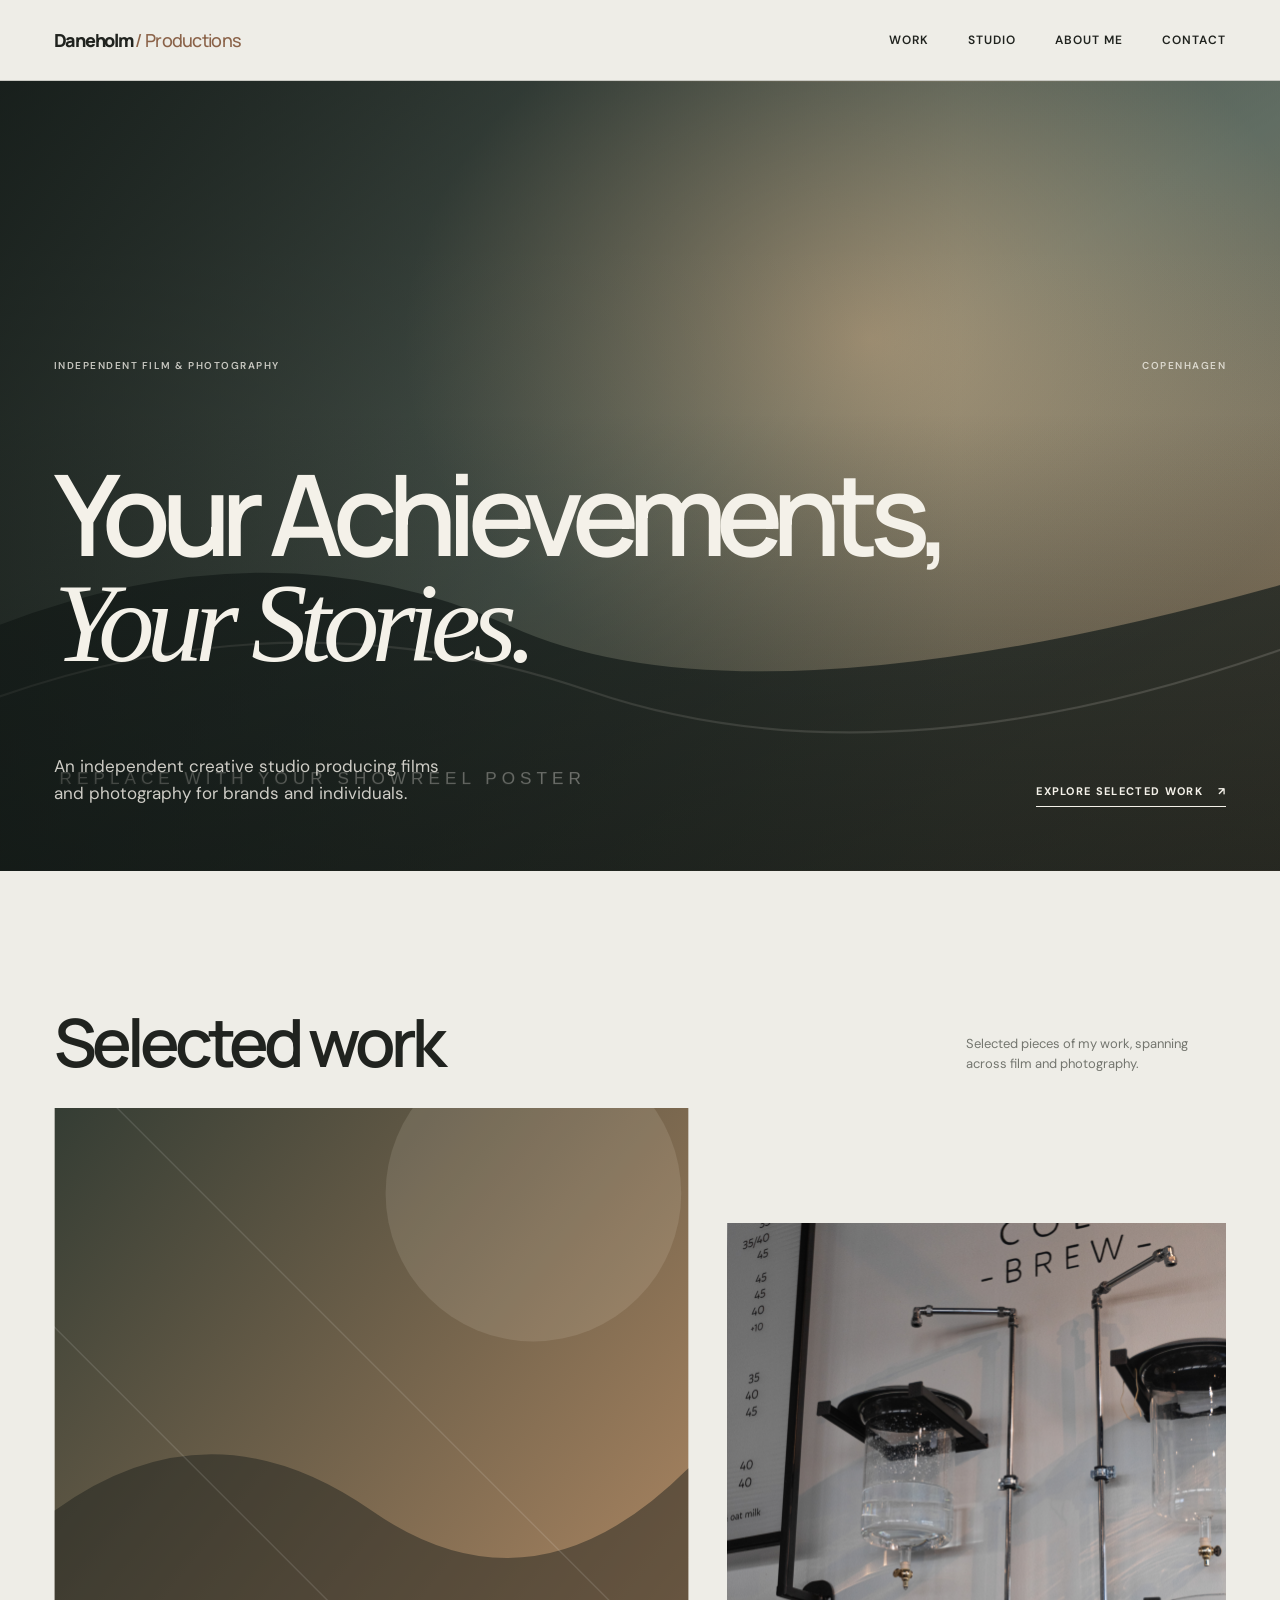
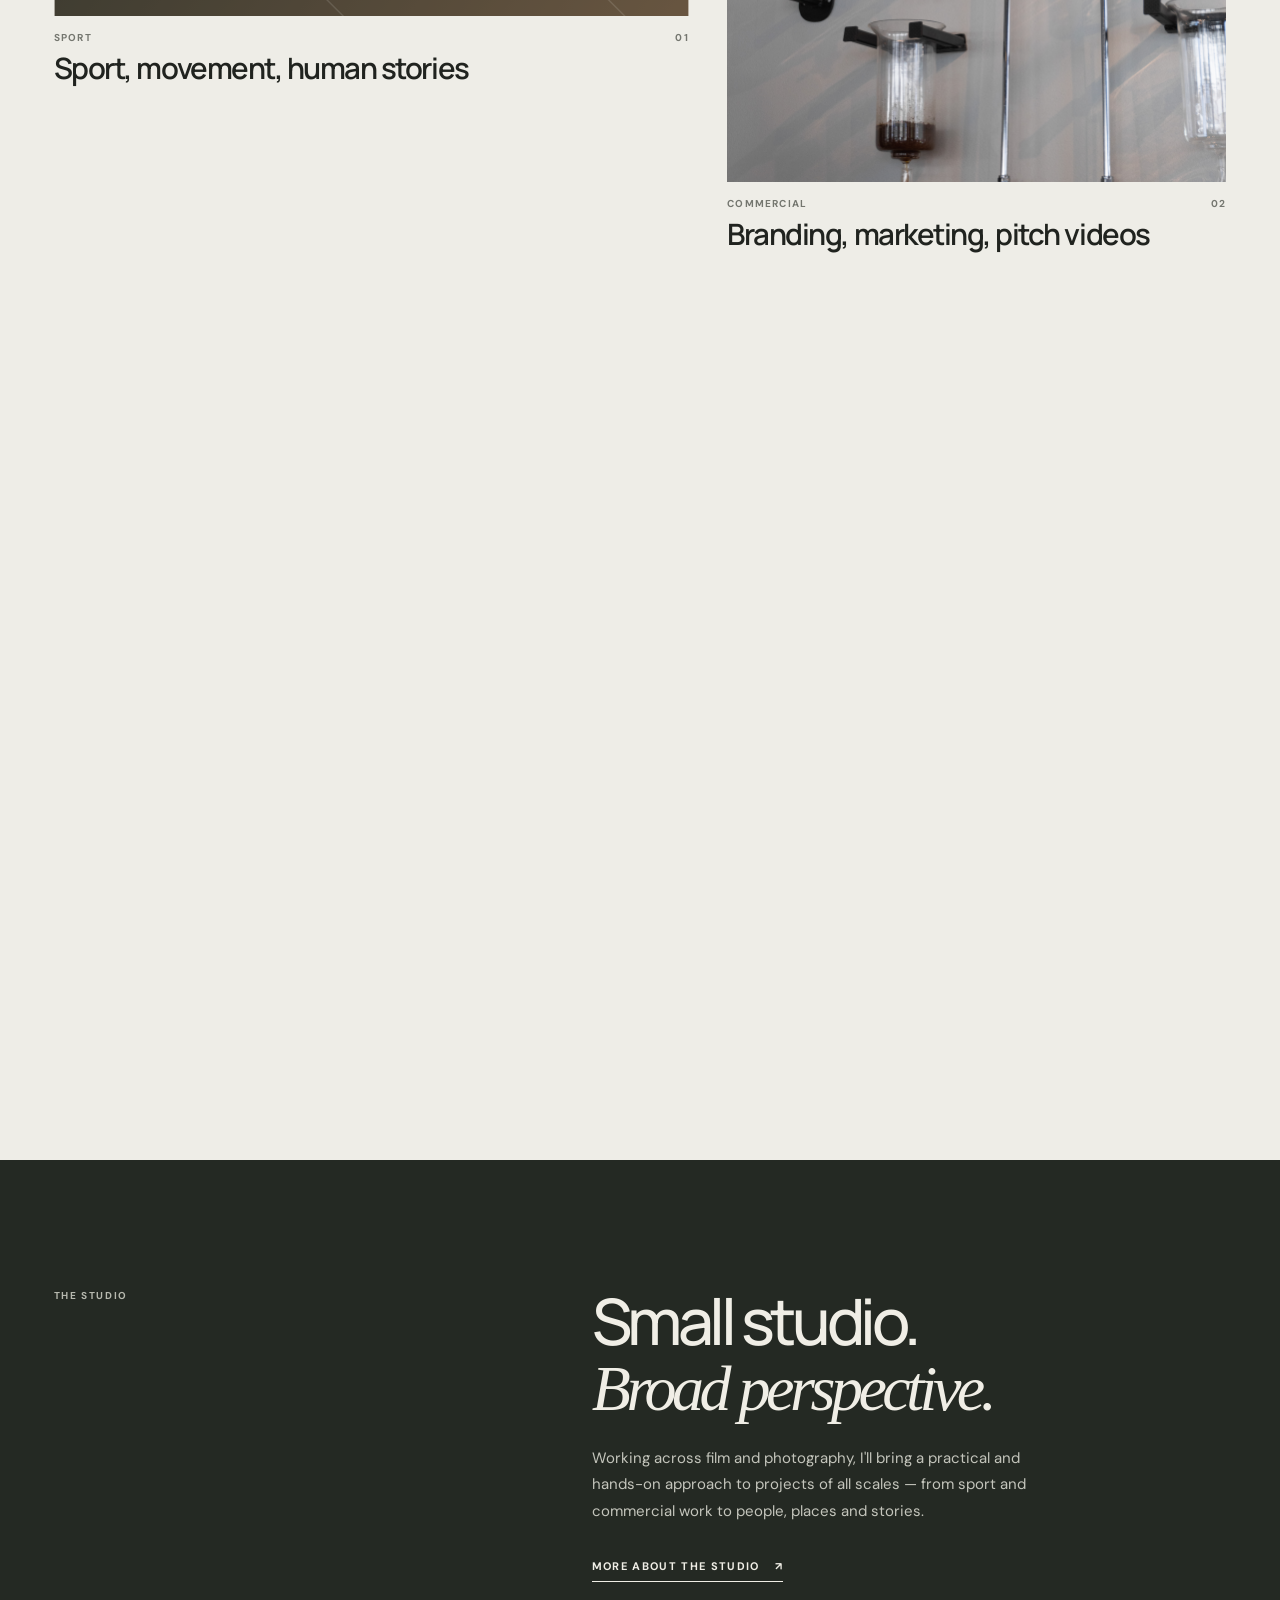
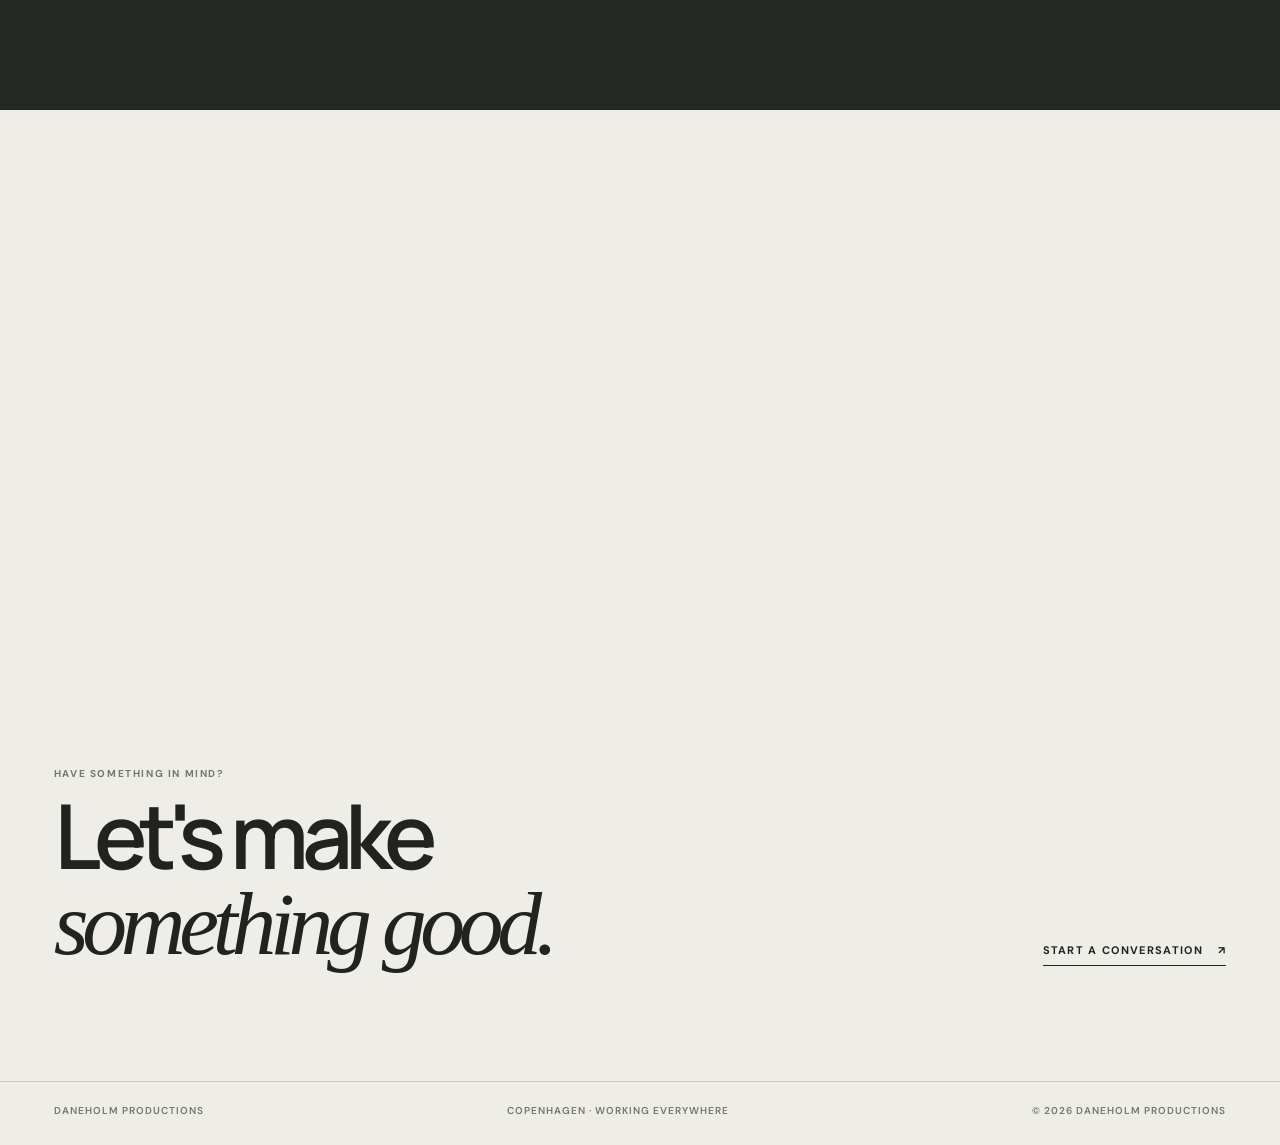
==== docs/index.html @ f16d4914 "Removed videos" ====
<!doctype html>
<html lang="en">

<head>
    <meta charset="utf-8">
    <meta name="viewport" content="width=device-width,initial-scale=1">
    <meta name="description"
        content="An independent creative studio producing films and photography for brands, people and stories.">
    <meta name="theme-color" content="#eeede7">
    <title>Daneholm Productions</title>
    <link rel="preconnect" href="https://fonts.googleapis.com">
    <link rel="preconnect" href="https://fonts.gstatic.com" crossorigin>
    <link href="assets/css/styles.css" rel="stylesheet">
    <script defer src="assets/js/main.js"></script>
</head>

<body>
    <div class="site-shell">
        <header class="site-header"><a class="wordmark" href="./" aria-label="Daneholm Productions home">Daneholm
                <span>/
                    Productions</span></a><button class="menu-toggle" type="button" aria-expanded="false"
                aria-controls="site-nav">Menu</button>
            <nav class="nav" id="site-nav" aria-label="Main navigation">
                <a href="work/">Work</a>
                <a href="studio/">Studio</a>
                <a href="about/">About Me</a>
                <a href="contact/">Contact</a>
            </nav>
        </header>
        <main>
            <section class="hero">
                <div class="hero-media" aria-hidden="true"><video autoplay muted loop playsinline
                        poster="assets/images/hero-poster.svg">
                        <source src="assets/video/showreel.mp4" type="video/mp4">
                    </video></div>
                <div class="hero-content">
                    <div class="hero-kicker"><span>Independent film & photography</span><span>Copenhagen</span></div>
                    <h1>Your Achievements,<br><em>Your Stories.</em></h1>
                    <div class="hero-bottom">
                        <p class="hero-intro">An independent creative studio producing films and photography for brands
                            and individuals.</p><a class="text-link" href="work/">Explore selected work
                            <span aria-hidden="true">↗</span></a>
                    </div>
                </div>
            </section>
            <section class="section">
                <div class="section-head reveal">
                    <div>
                        <h2>Selected work</h2>
                    </div>
                    <p class="section-note">Selected pieces of my work, spanning across film and photography.</p>
                </div>
                <div class="project-grid">
                    <article class="project-card reveal"><a href="work/">
                            <div class="project-image"><img src="assets/images/work-sport.svg"
                                    alt="Placeholder artwork for a sport film project"></div>
                            <div class="project-meta"><span>Sport</span><span>01</span></div>
                            <h3 class="project-title">Sport, movement, human stories</h3>
                        </a></article>
                    <article class="project-card reveal"><a href="work/">
                            <div class="project-image"><img src="assets/images/Interior juni-6.jpg"
                                    alt="Placeholder artwork for a brand film project"></div>
                            <div class="project-meta"><span>Commercial</span><span>02</span></div>
                            <h3 class="project-title">Branding, marketing, pitch videos</h3>
                        </a></article>
                    <article class="project-card reveal"><a href="work/">
                            <div class="project-image"><img src="assets/images/Marmorkirken print.jpg"
                                    alt="Placeholder artwork for photography"></div>
                            <div class="project-meta"><span>Photography / Prints</span><span>03</span></div>
                            <h3 class="project-title">SoMe, personal</h3>
                        </a></article>
                    <article class="project-card reveal"><a href="work/">
                            <div class="project-image"><img src="assets/images/work-place.svg"
                                    alt="Placeholder artwork for a documentary project"></div>
                            <div class="project-meta"><span>Film / Story</span><span>04</span></div>
                            <h3 class="project-title">A sense of place</h3>
                        </a></article>
                </div>
            </section>
            <section class="section studio-band">
                <div>
                    <p class="eyebrow">The studio</p>
                </div>
                <div>
                    <h2>Small studio.<br><em>Broad perspective.</em></h2>
                    <p class="studio-copy">Working across film and photography, I'll bring a practical and hands-on
                        approach to projects of all scales — from sport and commercial work to people, places and
                        stories.</p><a class="text-link" href="studio/">More about the studio <span
                            aria-hidden="true">↗</span></a>
                </div>
            </section>
            <section class="section">
                <div class="section-head reveal">
                    <div>
                        <p class="eyebrow">What</p>
                        <h2>One point of view.<br>Different formats.</h2>
                    </div>
                    <p class="section-note"></p>
                </div>
                <div class="services-row reveal">
                    <div class="service"><strong>Film</strong><span>Brand films, campaign content, short-form and
                            story-led films.</span></div>
                    <div class="service"><strong>Photography</strong><span>Campaigns, sport, interior, and prints.</span></div>
                    <div class="service"><strong>Creative production</strong><span>Concept development, visual direction
                            and production from idea to delivery.</span></div>
                </div>
            </section>
            <section class="cta">
                <div>
                    <p class="eyebrow">Have something in mind?</p>
                    <h2>Let's make<br><em>something good.</em></h2>
                </div><a class="text-link" href="contact/">Start a conversation <span aria-hidden="true">↗</span></a>
            </section>
        </main>
        <footer class="site-footer"><span>Daneholm Productions</span><span>COPENHAGEN · WORKING
                EVERYWHERE</span><span>© 2026 Daneholm Productions</span></footer>
    </div>
</body>

</html>
---- docs/assets/css/styles.css ----
@import url('https://fonts.googleapis.com/css2?family=DM+Sans:wght@400;500;600;700&family=Manrope:wght@400;500;600;700;800&display=swap');
:root{--paper:#eeede7;--paper-deep:#e5e3dc;--ink:#20231f;--muted:#74766f;--line:rgba(32,35,31,.18);--accent:#8a6248;--dark:#242923;--dark-muted:#c4c5bc;--sans:"DM Sans",Arial,sans-serif;--display:"Manrope",Arial,sans-serif;--page-pad:clamp(20px,4.2vw,72px);--max:1600px}
*{box-sizing:border-box}html{scroll-behavior:smooth}body{margin:0;background:var(--paper);color:var(--ink);font-family:var(--sans);-webkit-font-smoothing:antialiased}a{color:inherit;text-decoration:none}img,video{display:block;max-width:100%}.site-shell{max-width:var(--max);margin:0 auto;overflow:clip}
.site-header{position:relative;z-index:10;display:flex;align-items:center;justify-content:space-between;padding:25px var(--page-pad);border-bottom:1px solid var(--line)}.wordmark{font:800 18px/1 var(--display);letter-spacing:-.07em;white-space:nowrap}.wordmark span{color:var(--accent);font-weight:500;letter-spacing:-.04em}.nav{display:flex;align-items:center;gap:clamp(18px,3vw,46px);font-size:12px;font-weight:600;letter-spacing:.09em;text-transform:uppercase}.nav a{position:relative;padding:7px 0}.nav a:after{position:absolute;content:"";left:0;bottom:0;width:100%;height:1px;background:currentColor;transform:scaleX(0);transform-origin:right;transition:transform .3s ease}.nav a:hover:after,.nav a[aria-current=page]:after{transform:scaleX(1);transform-origin:left}.menu-toggle{display:none;border:0;background:none;color:var(--ink);font-size:12px;letter-spacing:.1em;text-transform:uppercase;cursor:pointer}
.eyebrow{margin:0;color:var(--muted);font-size:10px;font-weight:700;letter-spacing:.16em;line-height:1.5;text-transform:uppercase}.hero{position:relative;min-height:min(790px,76vw);display:flex;align-items:end;isolation:isolate;background:#3b453e;color:#f4f1e9}.hero-media,.hero-media:after{position:absolute;inset:0;width:100%;height:100%}.hero-media{z-index:-2;overflow:hidden;background:#3b453e url("../images/hero-poster.svg") center/cover no-repeat}.hero-media video{width:100%;height:100%;object-fit:cover;opacity:.9}.hero-media:after{content:"";z-index:1;background:linear-gradient(90deg,rgba(15,21,18,.65),rgba(15,21,18,.08) 75%),linear-gradient(0deg,rgba(15,21,18,.5),transparent 58%)}
.hero-content{width:100%;padding:clamp(44px,7vw,110px) var(--page-pad) clamp(38px,5vw,72px)}.hero-kicker{display:flex;justify-content:space-between;gap:20px;margin-bottom:clamp(36px,7vw,100px);color:rgba(244,241,233,.78);font-size:10px;font-weight:600;letter-spacing:.15em;text-transform:uppercase}.hero h1{max-width:980px;margin:0;font:600 clamp(52px,8.8vw,136px)/.93 var(--display);letter-spacing:-.085em}.hero h1 em,.studio-band h2 em,.cta h2 em,.page-heading h1 em{font-family:Georgia,serif;font-weight:400;letter-spacing:-.07em}.hero-bottom{display:flex;justify-content:space-between;align-items:end;gap:30px;margin-top:clamp(38px,6vw,78px)}.hero-intro{max-width:390px;margin:0;color:rgba(244,241,233,.83);font-size:clamp(14px,1.35vw,17px);line-height:1.6}
.text-link{display:inline-flex;align-items:center;gap:15px;padding-bottom:8px;border-bottom:1px solid currentColor;font-size:11px;font-weight:700;letter-spacing:.12em;text-transform:uppercase;transition:gap .25s ease}.text-link:hover{gap:23px}.section{padding:clamp(72px,10vw,150px) var(--page-pad)}.section-head{display:flex;justify-content:space-between;align-items:end;gap:30px;margin-bottom:34px}.section-head h2,.page-heading h1{margin:10px 0 0;font:600 clamp(38px,5.2vw,76px)/.98 var(--display);letter-spacing:-.075em}.section-note{max-width:260px;margin:0;color:var(--muted);font-size:13px;line-height:1.55}
.project-grid{display:grid;grid-template-columns:1.12fr .88fr;gap:clamp(20px,3vw,46px)}.project-card{min-width:0}.project-card:nth-child(even){margin-top:clamp(50px,9vw,130px)}.project-image{position:relative;overflow:hidden;background:var(--paper-deep);aspect-ratio:1.25/1}.project-card:nth-child(even) .project-image{aspect-ratio:1/1.12}.project-image img{width:100%;height:100%;object-fit:cover;transition:transform .8s cubic-bezier(.2,.7,.2,1)}.project-card:hover .project-image img{transform:scale(1.035)}.project-meta{display:flex;justify-content:space-between;gap:20px;padding-top:15px;color:var(--muted);font-size:10px;font-weight:700;letter-spacing:.12em;text-transform:uppercase}.project-title{margin:8px 0 0;font:600 clamp(20px,2.3vw,31px)/1.1 var(--display);letter-spacing:-.05em}.project-title a:hover{color:var(--accent)}
.studio-band{display:grid;grid-template-columns:.8fr 1.2fr;gap:9vw;align-items:start;background:var(--dark);color:#f0eee6}.studio-band h2{max-width:700px;margin:0;font:500 clamp(36px,5vw,70px)/1.02 var(--display);letter-spacing:-.07em}.studio-copy{max-width:480px;margin:24px 0 30px;color:var(--dark-muted);font-size:15px;line-height:1.75}.studio-band .eyebrow{color:#b7b9af}.studio-band .text-link{color:#f0eee6}.services-row{display:grid;grid-template-columns:repeat(3,1fr);border-top:1px solid var(--line)}.service{padding:23px 20px 0 0}.service strong{display:block;margin-bottom:8px;font:600 16px var(--display)}.service span{color:var(--muted);font-size:12px;line-height:1.5}.cta{display:flex;justify-content:space-between;align-items:end;gap:30px;padding:clamp(70px,9vw,130px) var(--page-pad)}.cta h2{max-width:800px;margin:12px 0 0;font:600 clamp(42px,7vw,100px)/.94 var(--display);letter-spacing:-.08em}
.site-footer{display:flex;justify-content:space-between;gap:24px;padding:22px var(--page-pad) 28px;border-top:1px solid var(--line);color:var(--muted);font-size:10px;font-weight:600;letter-spacing:.1em;text-transform:uppercase}.page-intro{padding:clamp(65px,9vw,130px) var(--page-pad) 50px}.page-heading{max-width:1000px}.page-heading h1{font-size:clamp(48px,8vw,112px)}.page-lede{max-width:600px;margin:24px 0 0;color:var(--muted);font-size:clamp(15px,1.5vw,18px);line-height:1.7}
.filter-bar{display:flex;flex-wrap:wrap;gap:8px;padding:0 var(--page-pad) 34px}.filter-button{padding:10px 15px;border:1px solid var(--line);border-radius:99px;background:transparent;color:var(--ink);cursor:pointer;font-size:10px;font-weight:700;letter-spacing:.1em;text-transform:uppercase;transition:background .2s ease,color .2s ease}.filter-button[aria-pressed=true],.filter-button:hover{background:var(--ink);color:var(--paper)}.work-grid{padding:0 var(--page-pad) clamp(80px,10vw,140px)}.work-grid .project-grid{row-gap:55px}.work-grid .project-card[hidden]{display:none}
.studio-layout{display:grid;grid-template-columns:.7fr 1.3fr;gap:10vw;padding:0 var(--page-pad) clamp(80px,10vw,140px)}.studio-layout h2{margin:0;font:600 clamp(32px,4.5vw,62px)/1.02 var(--display);letter-spacing:-.07em}.studio-layout p{max-width:650px;margin:0 0 20px;color:#565a53;font-size:16px;line-height:1.8}.capability-list{margin-top:50px;border-top:1px solid var(--line)}.capability{display:flex;justify-content:space-between;gap:20px;padding:18px 0;border-bottom:1px solid var(--line)}.capability strong{font:600 17px var(--display)}.capability span{color:var(--muted);font-size:12px;text-align:right}.contact-panel{display:grid;grid-template-columns:1fr 1fr;gap:40px;padding:0 var(--page-pad) clamp(90px,12vw,160px)}.contact-panel h2{margin:0;font:600 clamp(38px,5vw,68px)/1 var(--display);letter-spacing:-.07em}.contact-details{padding-top:8px}.contact-details p{color:var(--muted);font-size:14px;line-height:1.7}.email-link{display:inline-block;margin-top:20px;border-bottom:1px solid var(--ink);padding-bottom:8px;font:600 clamp(18px,2.3vw,28px) var(--display);letter-spacing:-.04em}
.reveal{opacity:0;transform:translateY(18px);transition:opacity .7s ease,transform .7s cubic-bezier(.2,.7,.2,1)}.reveal.is-visible{opacity:1;transform:none}
@media(max-width:760px){.site-header{padding-top:20px;padding-bottom:20px}.menu-toggle{display:block}.nav{position:absolute;top:calc(100% + 1px);left:0;right:0;display:none;flex-direction:column;align-items:stretch;gap:0;padding:10px var(--page-pad) 20px;background:var(--paper);border-bottom:1px solid var(--line)}.nav.is-open{display:flex}.nav a{padding:14px 0}.hero{min-height:min(760px,90svh)}.hero-kicker{margin-bottom:75px;flex-direction:column;gap:8px}.hero h1{font-size:clamp(54px,14vw,90px)}.hero-bottom,.section-head,.cta{align-items:start;flex-direction:column}.project-grid{grid-template-columns:1fr;gap:34px}.project-card:nth-child(even){margin-top:0}.project-card:nth-child(even) .project-image{aspect-ratio:1.25/1}.studio-band,.studio-layout,.contact-panel{grid-template-columns:1fr;gap:35px}.services-row{grid-template-columns:1fr;gap:22px}.service{padding-top:18px}.site-footer{flex-direction:column;gap:10px}}
@media(prefers-reduced-motion:reduce){html{scroll-behavior:auto}*,*:before,*:after{transition-duration:.01ms!important;animation-duration:.01ms!important;animation-iteration-count:1!important}.reveal{opacity:1;transform:none}}
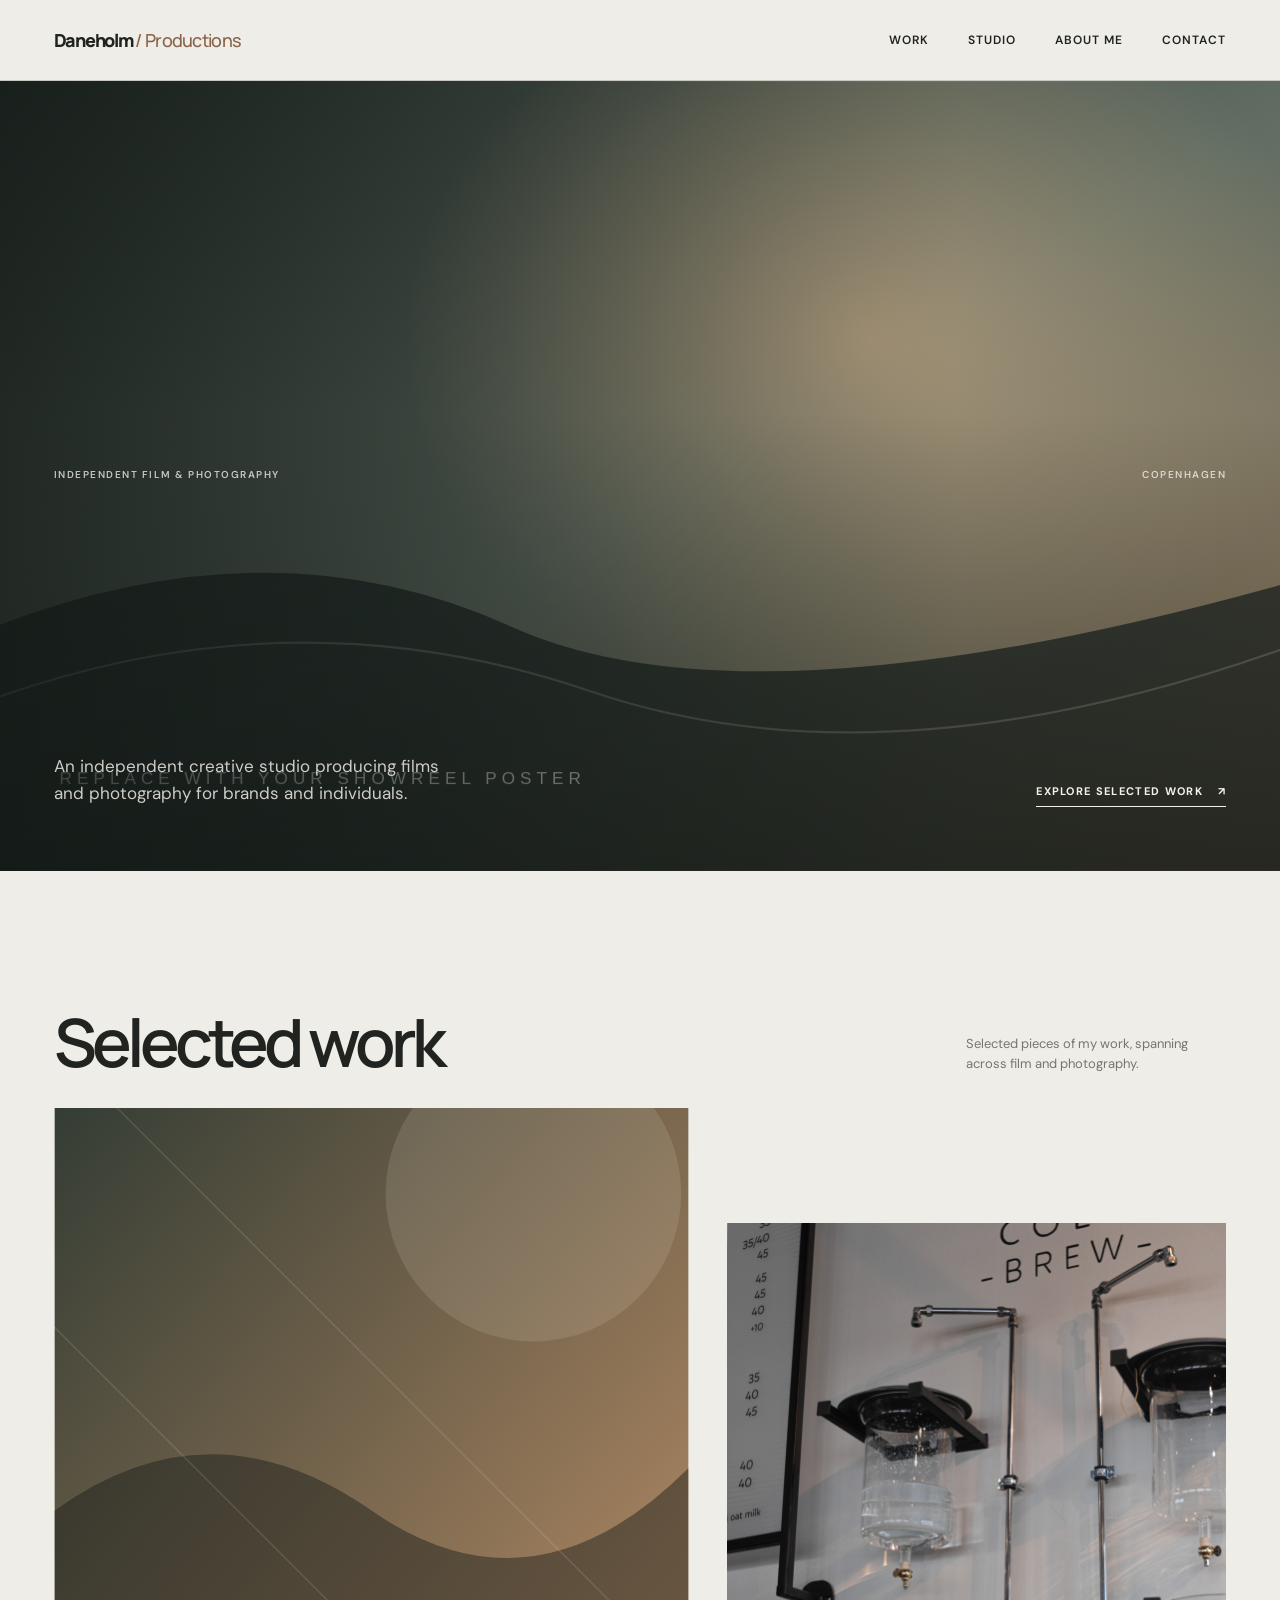
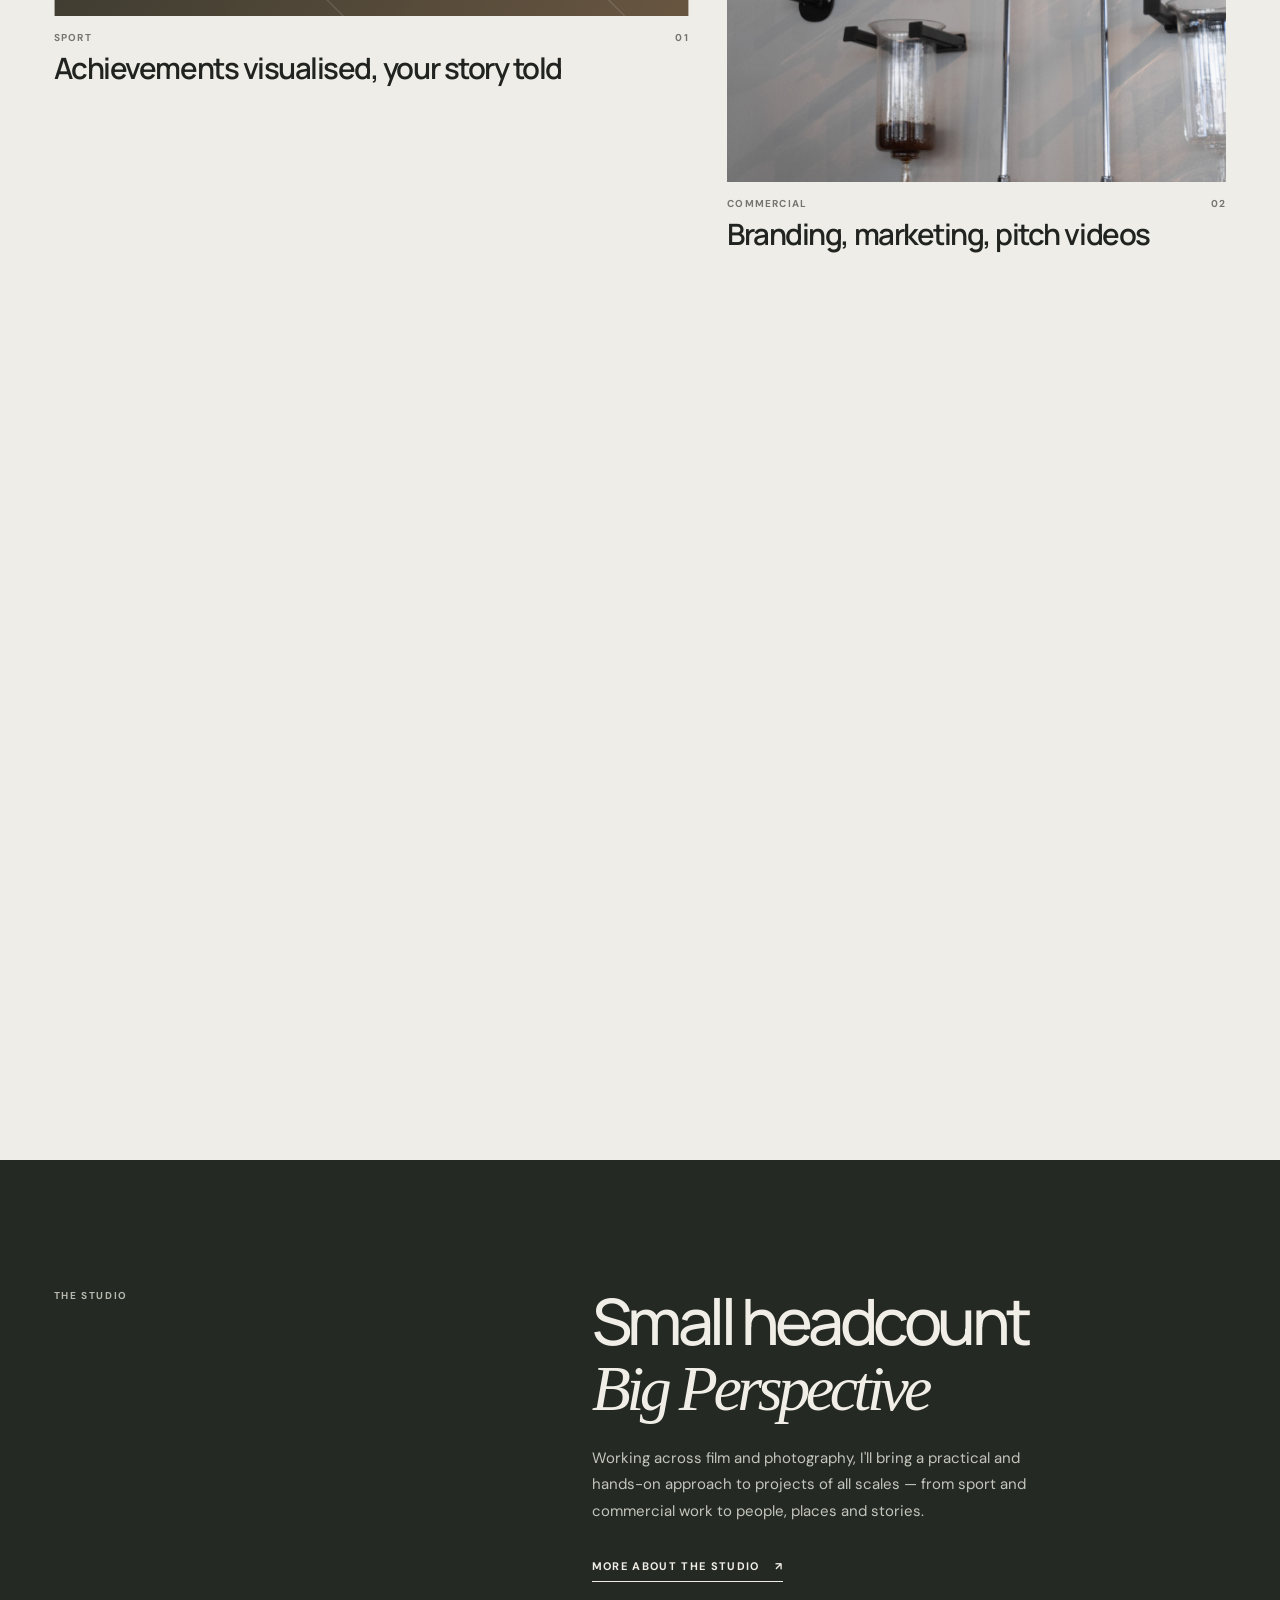
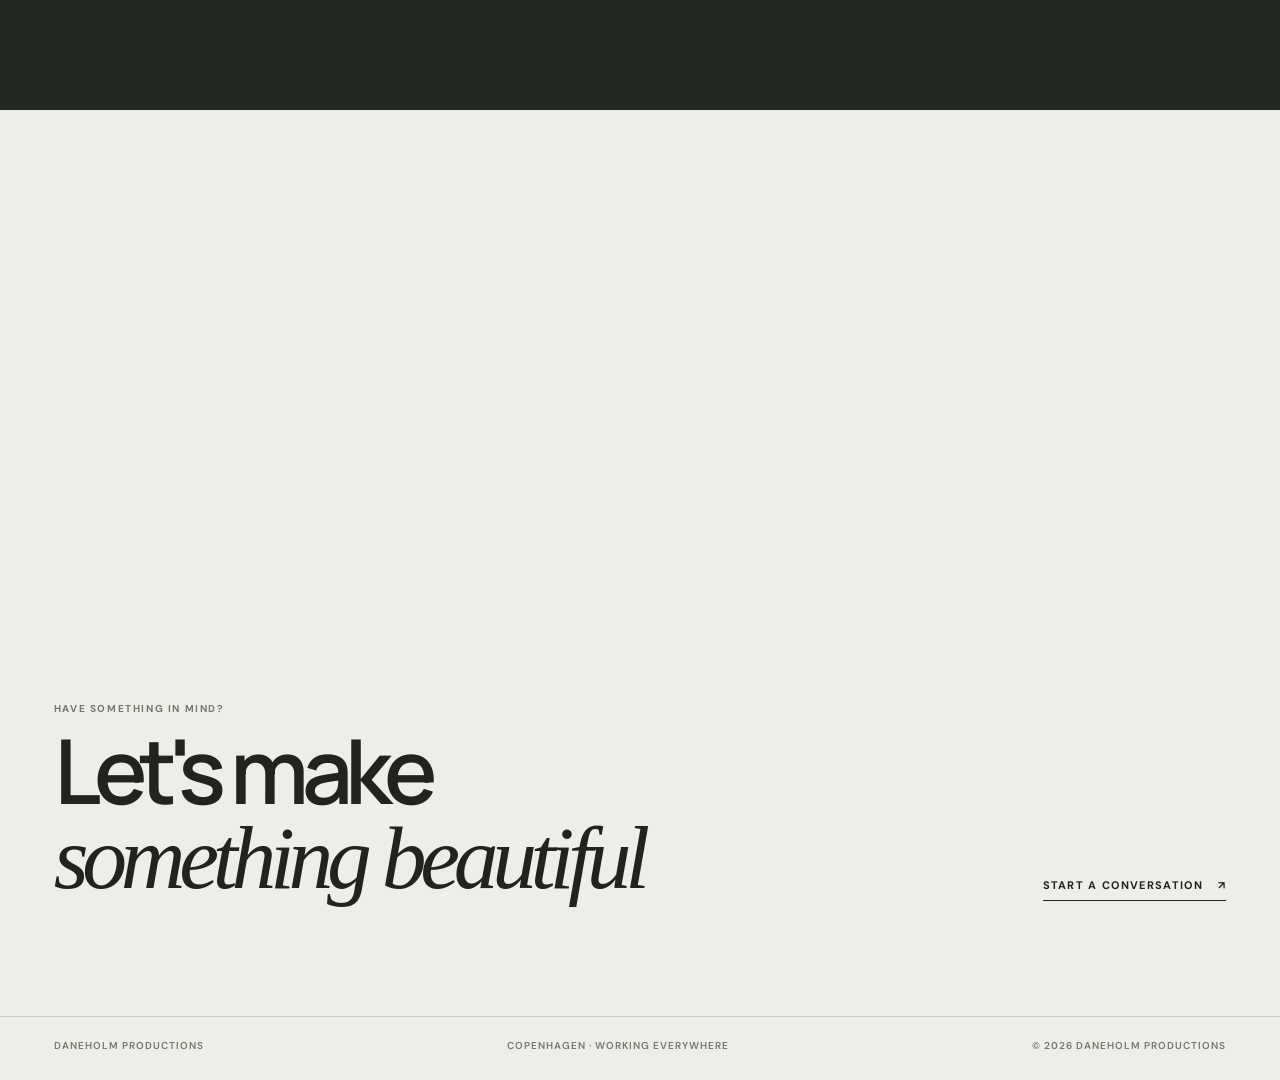
==== commit 23f41005: "More copy updates" ====
--- a/docs/index.html
+++ b/docs/index.html
@@ -35,7 +35,7 @@
                     </video></div>
                 <div class="hero-content">
                     <div class="hero-kicker"><span>Independent film & photography</span><span>Copenhagen</span></div>
-                    <h1>Your Achievements,<br><em>Your Stories.</em></h1>
+                    <h1><br><em></em></h1>
                     <div class="hero-bottom">
                         <p class="hero-intro">An independent creative studio producing films and photography for brands
                             and individuals.</p><a class="text-link" href="work/">Explore selected work
@@ -55,7 +55,7 @@
                             <div class="project-image"><img src="assets/images/work-sport.svg"
                                     alt="Placeholder artwork for a sport film project"></div>
                             <div class="project-meta"><span>Sport</span><span>01</span></div>
-                            <h3 class="project-title">Sport, movement, human stories</h3>
+                            <h3 class="project-title">Achievements visualised, your story told</h3>
                         </a></article>
                     <article class="project-card reveal"><a href="work/">
                             <div class="project-image"><img src="assets/images/Interior juni-6.jpg"
@@ -79,10 +79,10 @@
             </section>
             <section class="section studio-band">
                 <div>
-                    <p class="eyebrow">The studio</p>
+                    <p class="eyebrow">The Studio</p>
                 </div>
                 <div>
-                    <h2>Small studio.<br><em>Broad perspective.</em></h2>
+                    <h2>Small headcount<br><em>Big Perspective</em></h2>
                     <p class="studio-copy">Working across film and photography, I'll bring a practical and hands-on
                         approach to projects of all scales — from sport and commercial work to people, places and
                         stories.</p><a class="text-link" href="studio/">More about the studio <span
@@ -93,14 +93,15 @@
                 <div class="section-head reveal">
                     <div>
                         <p class="eyebrow">What</p>
-                        <h2>One point of view.<br>Different formats.</h2>
+                        <h2><br></h2>
                     </div>
                     <p class="section-note"></p>
                 </div>
                 <div class="services-row reveal">
                     <div class="service"><strong>Film</strong><span>Brand films, campaign content, short-form and
                             story-led films.</span></div>
-                    <div class="service"><strong>Photography</strong><span>Campaigns, sport, interior, and prints.</span></div>
+                    <div class="service"><strong>Photography</strong><span>Campaigns, sport, interior, and
+                            prints.</span></div>
                     <div class="service"><strong>Creative production</strong><span>Concept development, visual direction
                             and production from idea to delivery.</span></div>
                 </div>
@@ -108,7 +109,7 @@
             <section class="cta">
                 <div>
                     <p class="eyebrow">Have something in mind?</p>
-                    <h2>Let's make<br><em>something good.</em></h2>
+                    <h2>Let's make<br><em>something beautiful</em></h2>
                 </div><a class="text-link" href="contact/">Start a conversation <span aria-hidden="true">↗</span></a>
             </section>
         </main>
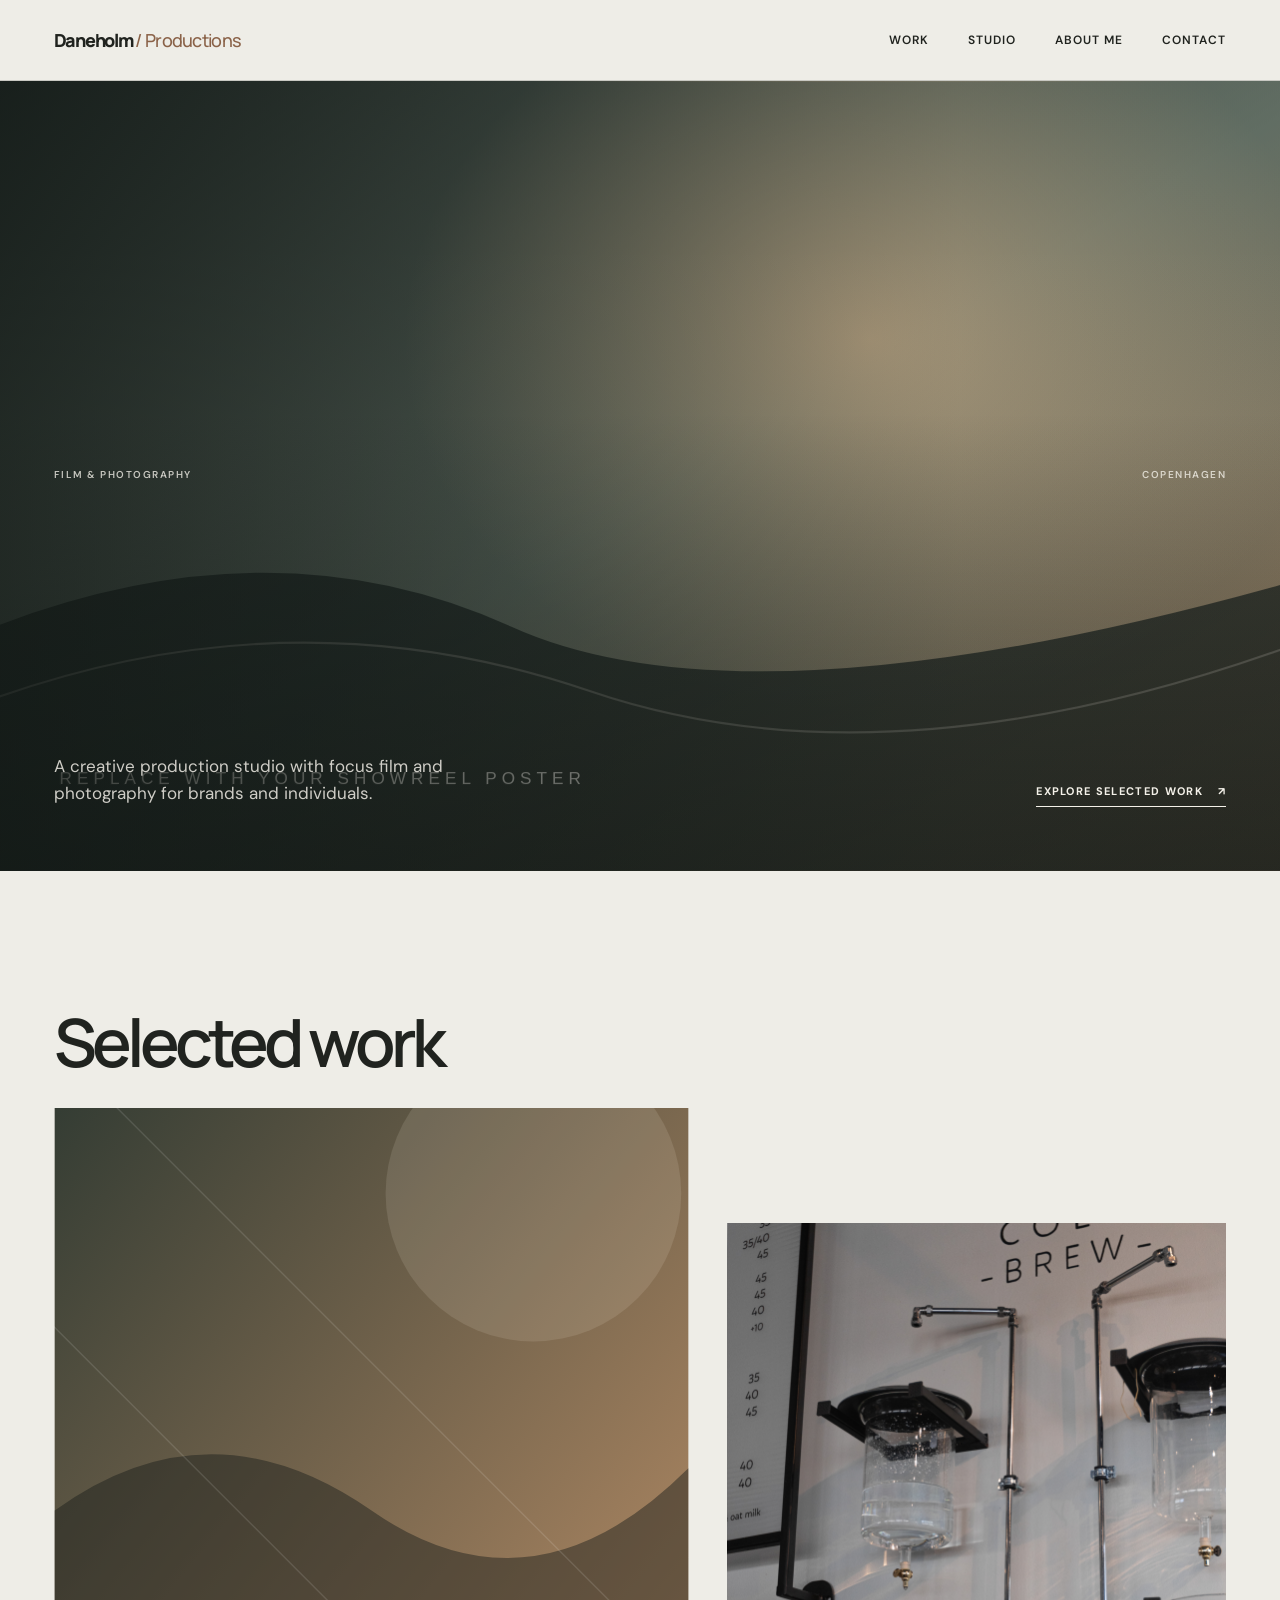
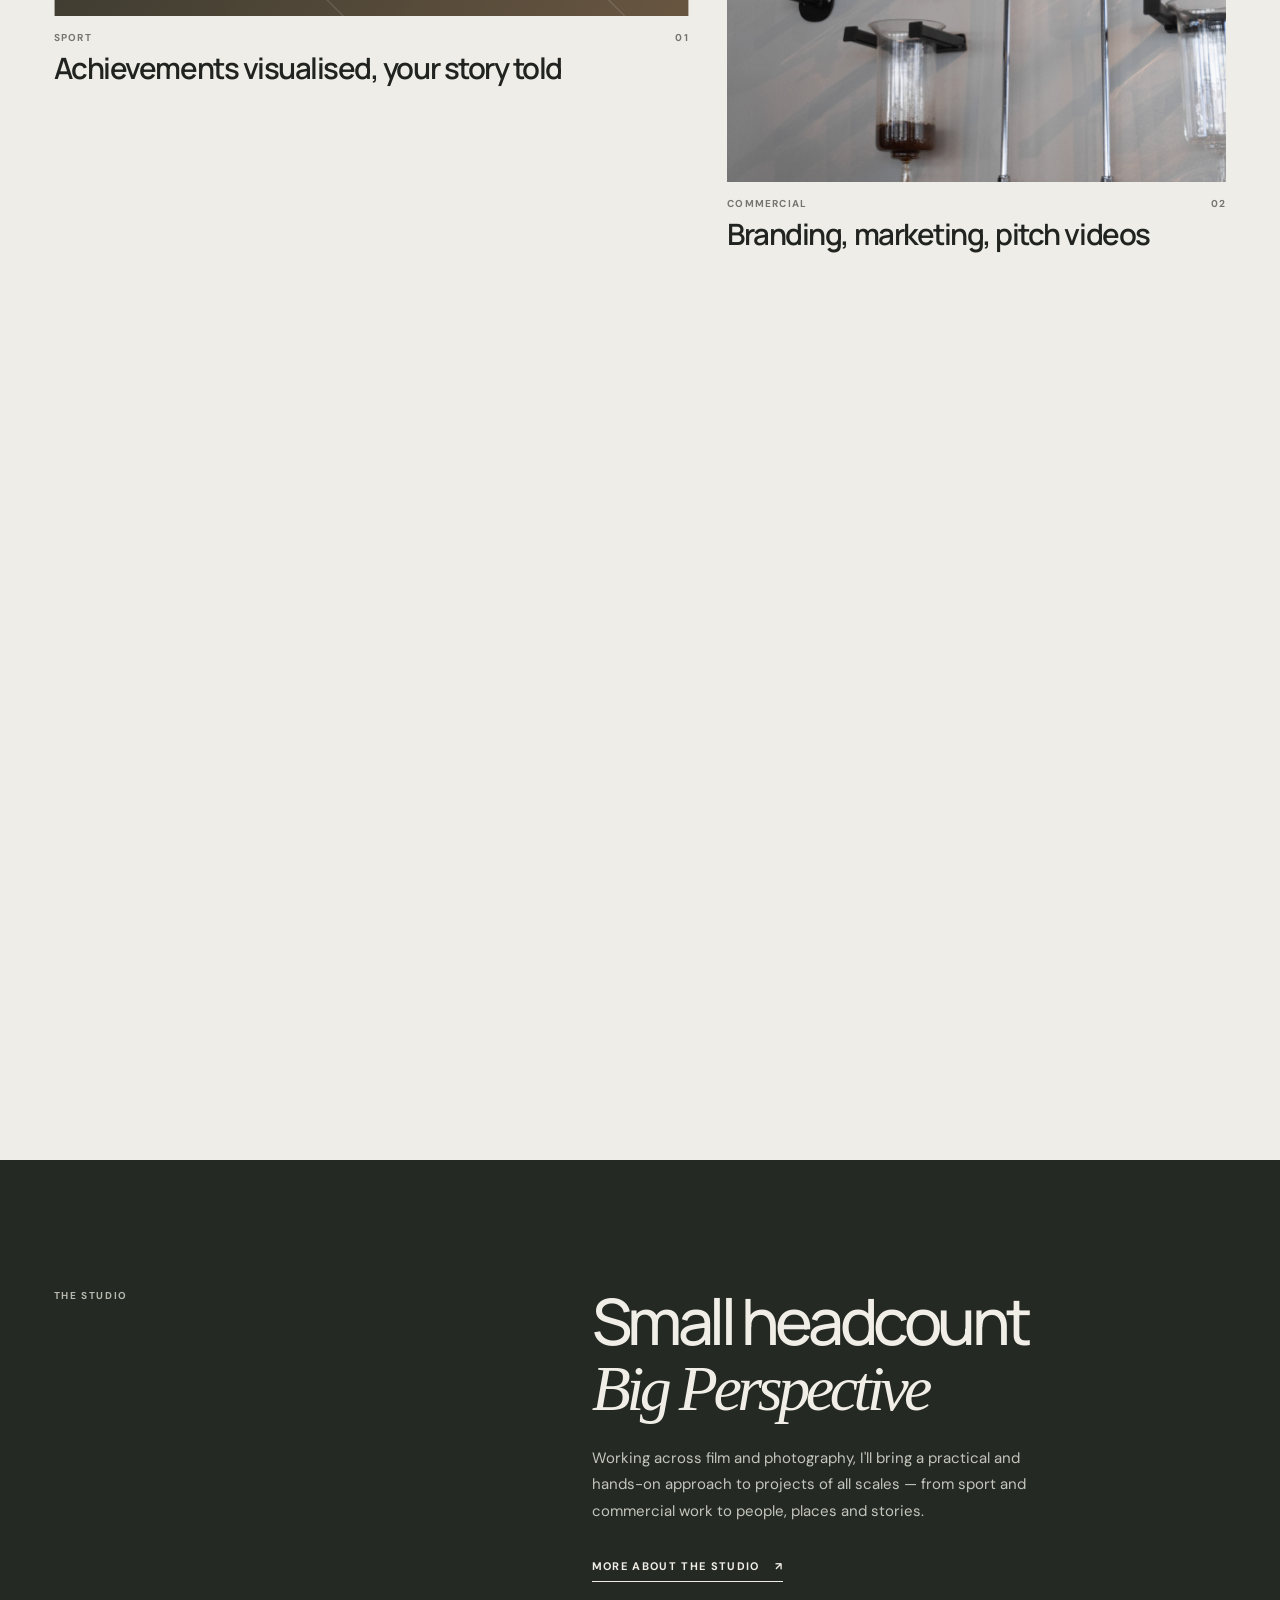
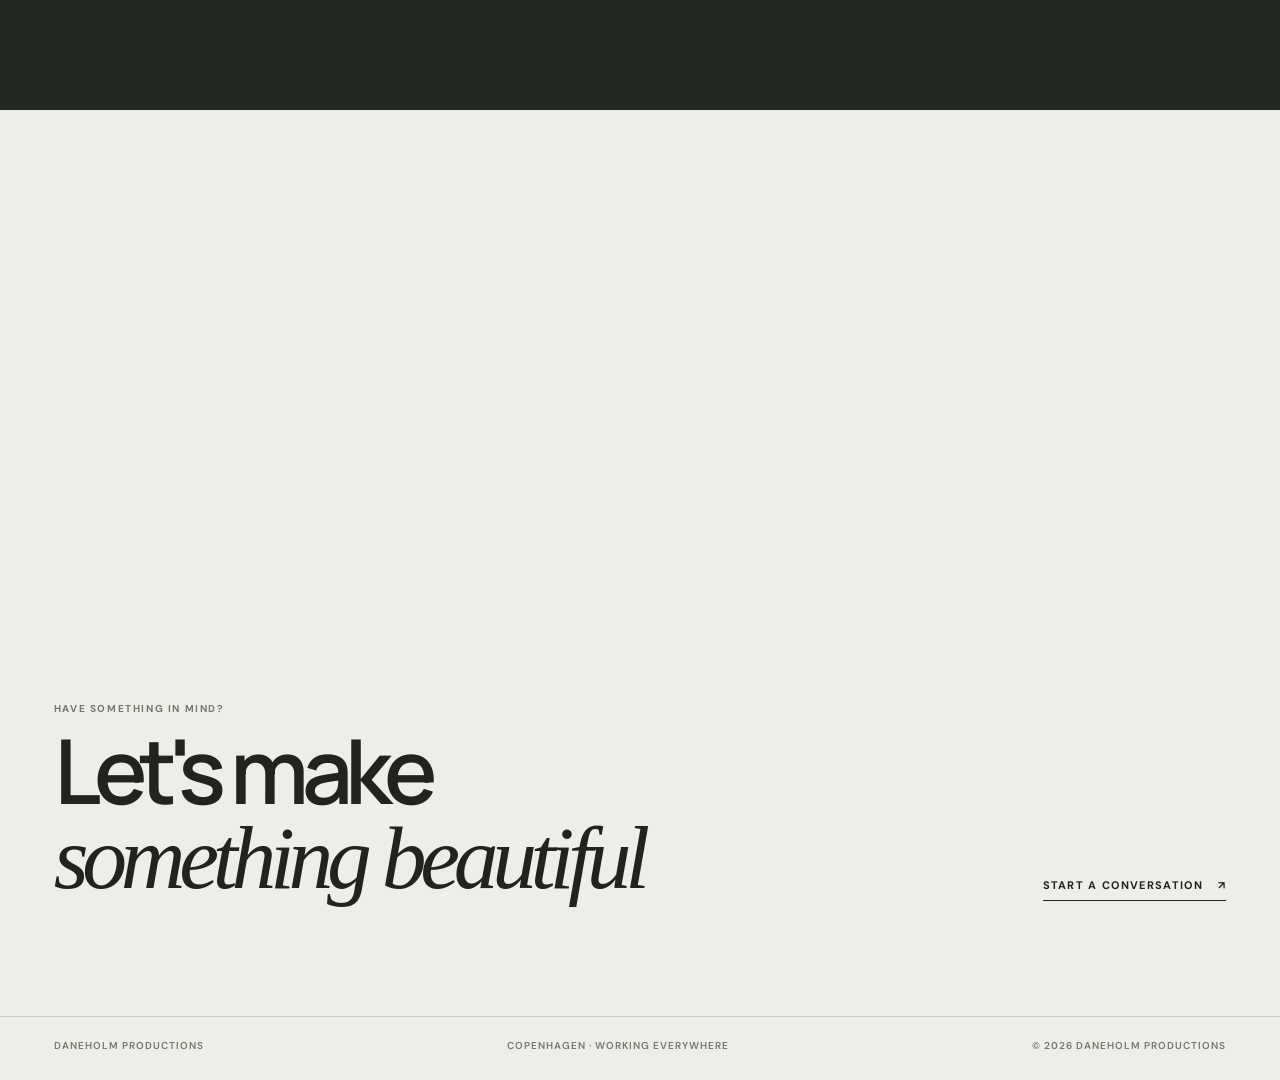
==== commit 46722c25: "More copy" ====
--- a/docs/index.html
+++ b/docs/index.html
@@ -34,10 +34,10 @@
                         <source src="assets/video/showreel.mp4" type="video/mp4">
                     </video></div>
                 <div class="hero-content">
-                    <div class="hero-kicker"><span>Independent film & photography</span><span>Copenhagen</span></div>
+                    <div class="hero-kicker"><span>Film & Photography</span><span>Copenhagen</span></div>
                     <h1><br><em></em></h1>
                     <div class="hero-bottom">
-                        <p class="hero-intro">An independent creative studio producing films and photography for brands
+                        <p class="hero-intro">A creative production studio with focus film and photography for brands
                             and individuals.</p><a class="text-link" href="work/">Explore selected work
                             <span aria-hidden="true">↗</span></a>
                     </div>
@@ -48,7 +48,7 @@
                     <div>
                         <h2>Selected work</h2>
                     </div>
-                    <p class="section-note">Selected pieces of my work, spanning across film and photography.</p>
+                    <!--<p class="section-note">Selected pieces of my work, spanning across film and photography.</p>-->
                 </div>
                 <div class="project-grid">
                     <article class="project-card reveal"><a href="work/">
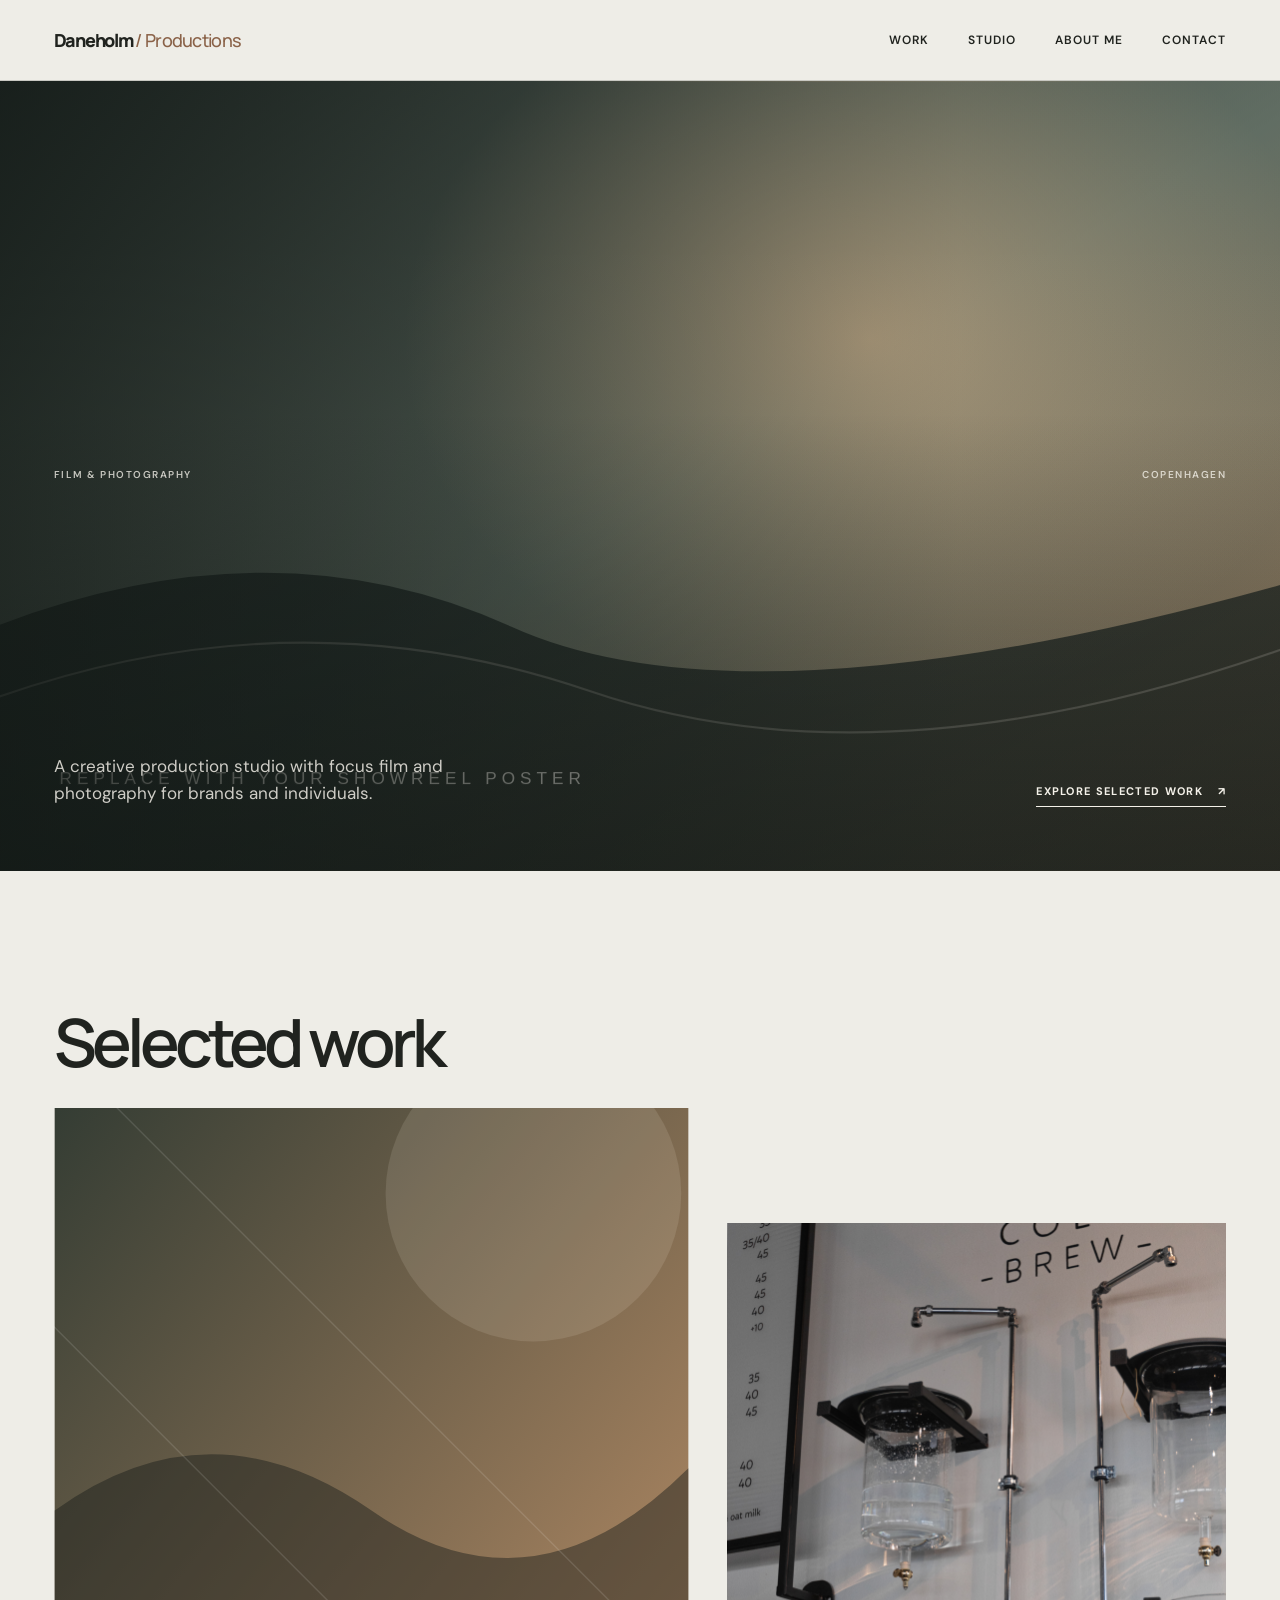
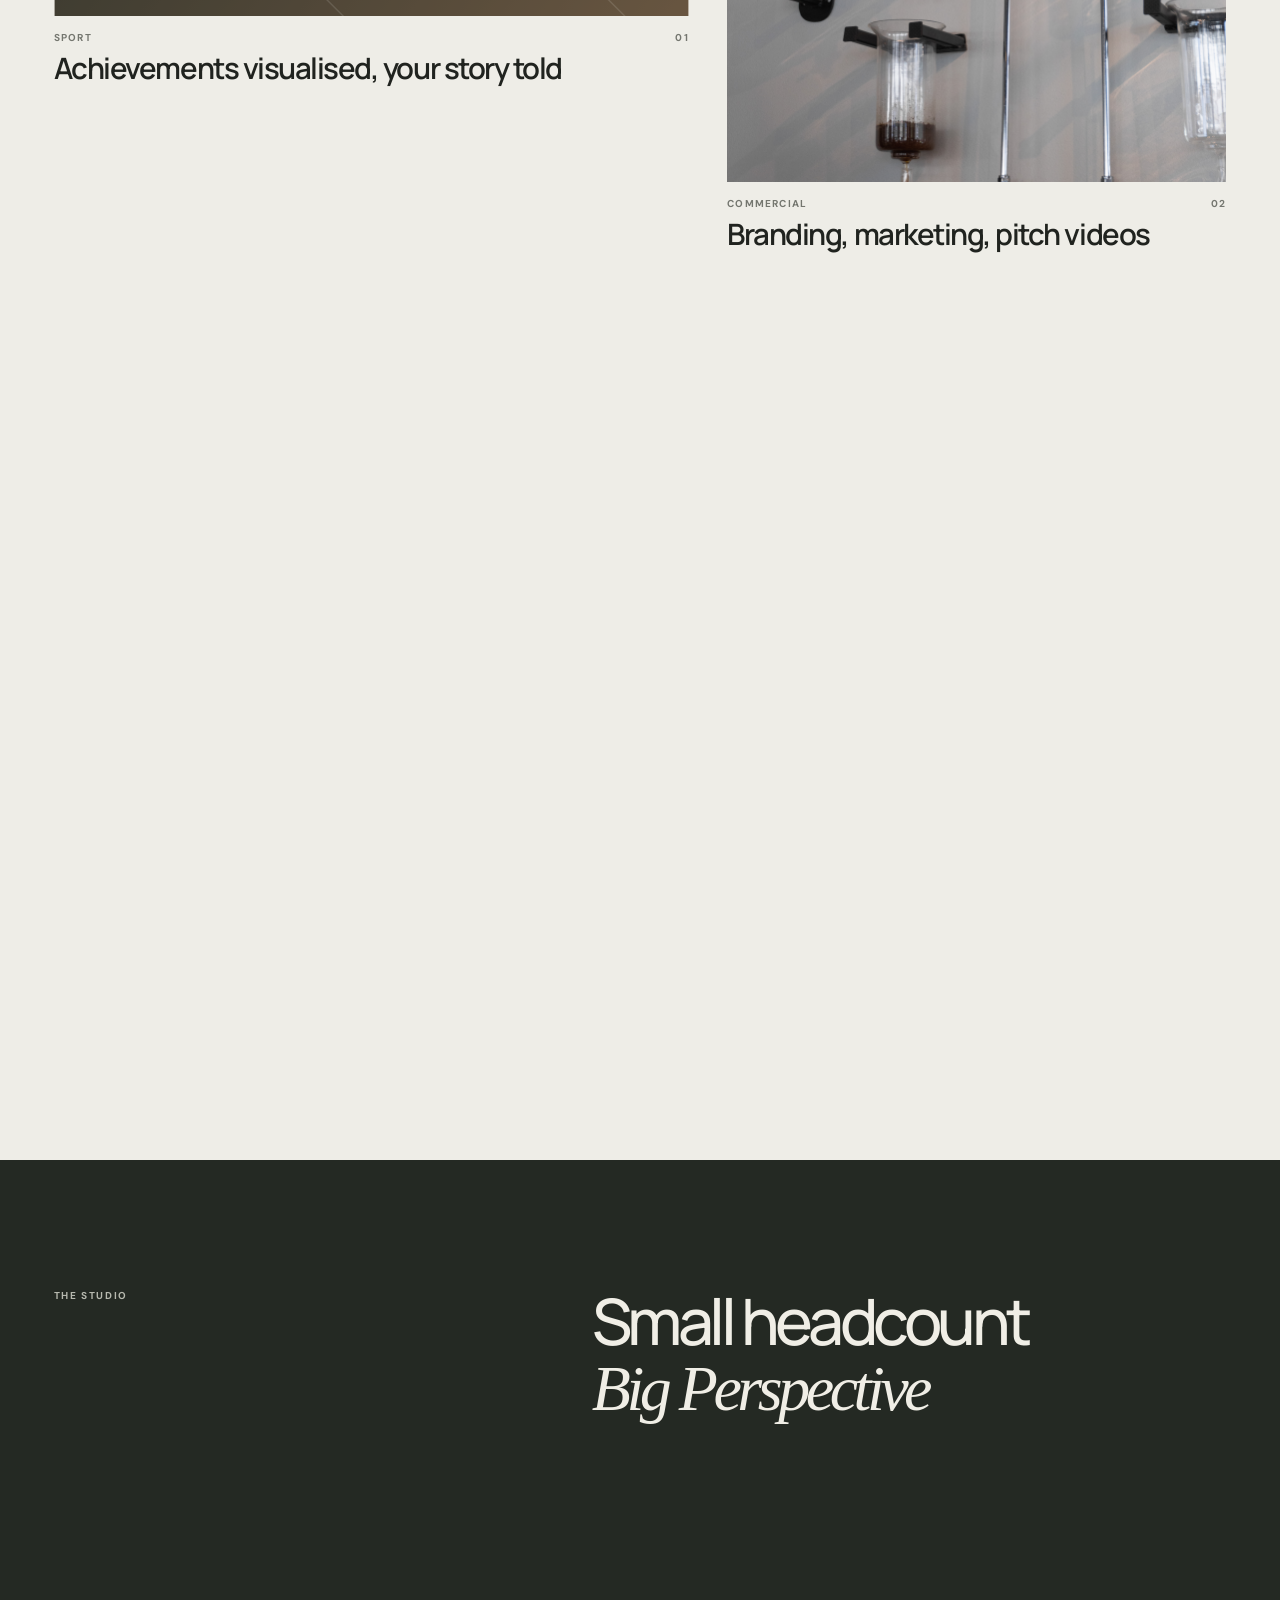
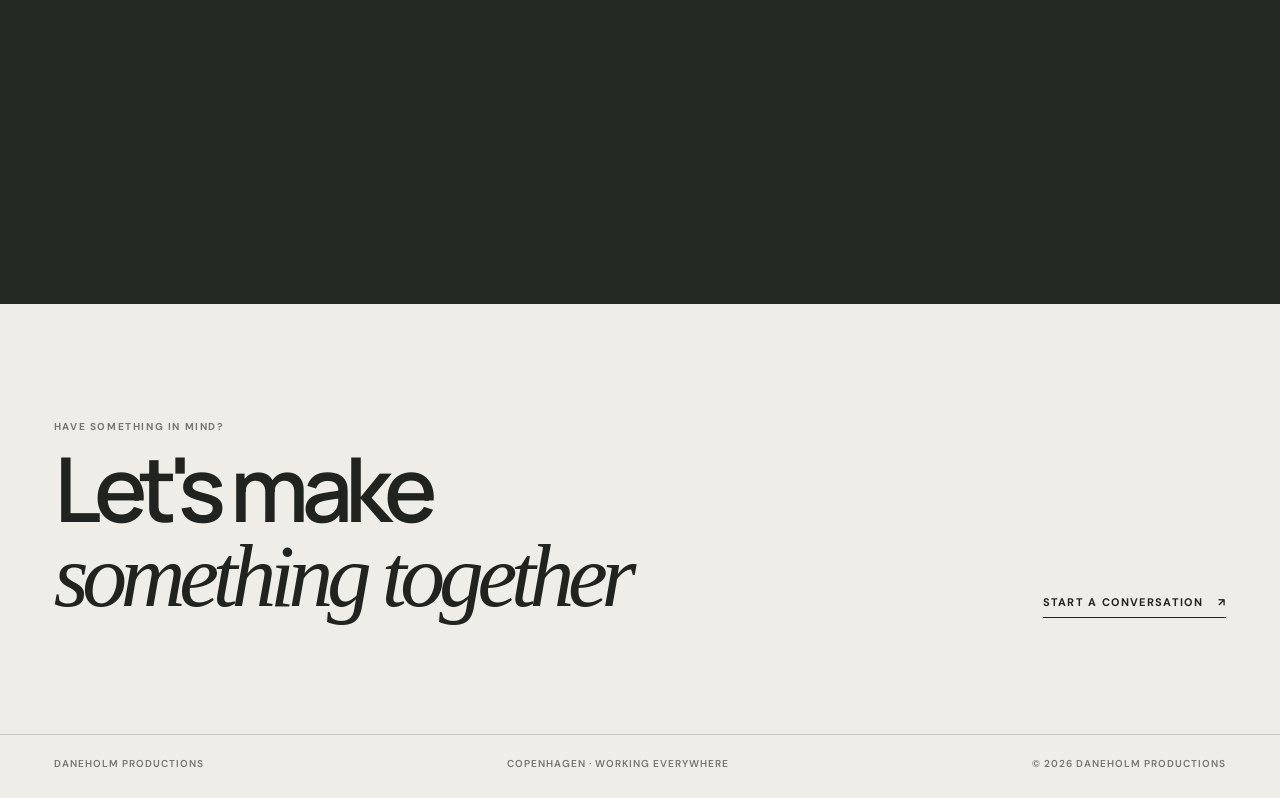
==== commit 776558cd: "Visual updates" ====
--- a/docs/index.html
+++ b/docs/index.html
@@ -48,7 +48,6 @@
                     <div>
                         <h2>Selected work</h2>
                     </div>
-                    <!--<p class="section-note">Selected pieces of my work, spanning across film and photography.</p>-->
                 </div>
                 <div class="project-grid">
                     <article class="project-card reveal"><a href="work/">
@@ -66,14 +65,14 @@
                     <article class="project-card reveal"><a href="work/">
                             <div class="project-image"><img src="assets/images/Marmorkirken print.jpg"
                                     alt="Placeholder artwork for photography"></div>
-                            <div class="project-meta"><span>Photography / Prints</span><span>03</span></div>
-                            <h3 class="project-title">SoMe, personal</h3>
+                            <div class="project-meta"><span>Photography</span><span>03</span></div>
+                            <h3 class="project-title">SoMe, corporate, personal</h3>
                         </a></article>
                     <article class="project-card reveal"><a href="work/">
                             <div class="project-image"><img src="assets/images/work-place.svg"
                                     alt="Placeholder artwork for a documentary project"></div>
-                            <div class="project-meta"><span>Film / Story</span><span>04</span></div>
-                            <h3 class="project-title">A sense of place</h3>
+                            <div class="project-meta"><span>Film</span><span>04</span></div>
+                            <h3 class="project-title">Your stories told</h3>
                         </a></article>
                 </div>
             </section>
@@ -83,33 +82,24 @@
                 </div>
                 <div>
                     <h2>Small headcount<br><em>Big Perspective</em></h2>
-                    <p class="studio-copy">Working across film and photography, I'll bring a practical and hands-on
-                        approach to projects of all scales — from sport and commercial work to people, places and
-                        stories.</p><a class="text-link" href="studio/">More about the studio <span
-                            aria-hidden="true">↗</span></a>
-                </div>
-            </section>
-            <section class="section">
-                <div class="section-head reveal">
-                    <div>
-                        <p class="eyebrow">What</p>
-                        <h2><br></h2>
+                    <div class="services-row reveal">
+                        <div class="service"><strong>Film</strong><span>Brand films, campaign content, short-form and
+                                story-led films.</span></div>
+                        <div class="service"><strong>Photography</strong><span>Campaigns, sport, interior, and
+                                prints.</span></div>
+                        <div class="service"><strong>Creative production</strong><span>Concept development, visual
+                                direction
+                                and production from idea to delivery.</span></div>
+                        <p class="studio-copy">Working across film and photography, I'll bring a practical and hands-on
+                            approach to projects of all scales — from sport and commercial work to people, places and
+                            stories.</p><a class="text-link" href="studio/">More about the studio <span
+                                aria-hidden="true">↗</span></a>
                     </div>
-                    <p class="section-note"></p>
-                </div>
-                <div class="services-row reveal">
-                    <div class="service"><strong>Film</strong><span>Brand films, campaign content, short-form and
-                            story-led films.</span></div>
-                    <div class="service"><strong>Photography</strong><span>Campaigns, sport, interior, and
-                            prints.</span></div>
-                    <div class="service"><strong>Creative production</strong><span>Concept development, visual direction
-                            and production from idea to delivery.</span></div>
-                </div>
             </section>
             <section class="cta">
                 <div>
                     <p class="eyebrow">Have something in mind?</p>
-                    <h2>Let's make<br><em>something beautiful</em></h2>
+                    <h2>Let's make<br><em>something together</em></h2>
                 </div><a class="text-link" href="contact/">Start a conversation <span aria-hidden="true">↗</span></a>
             </section>
         </main>
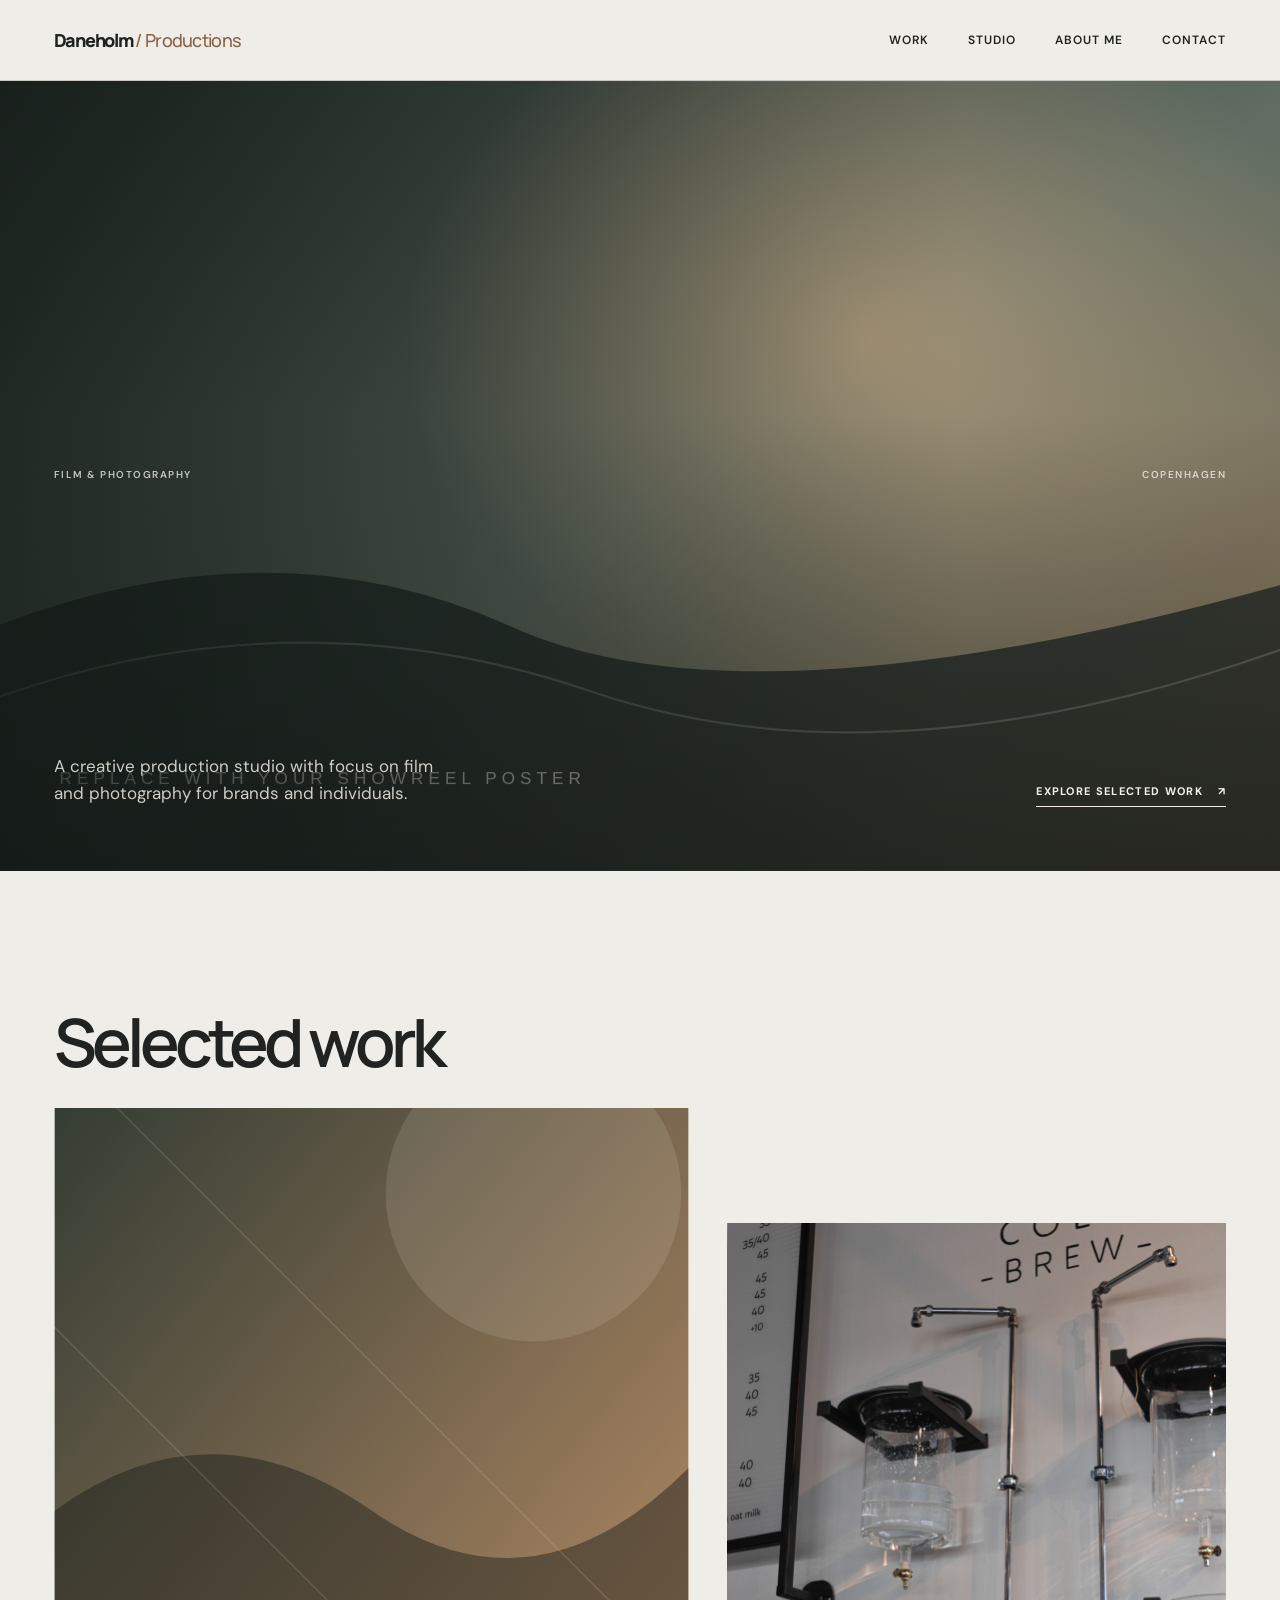
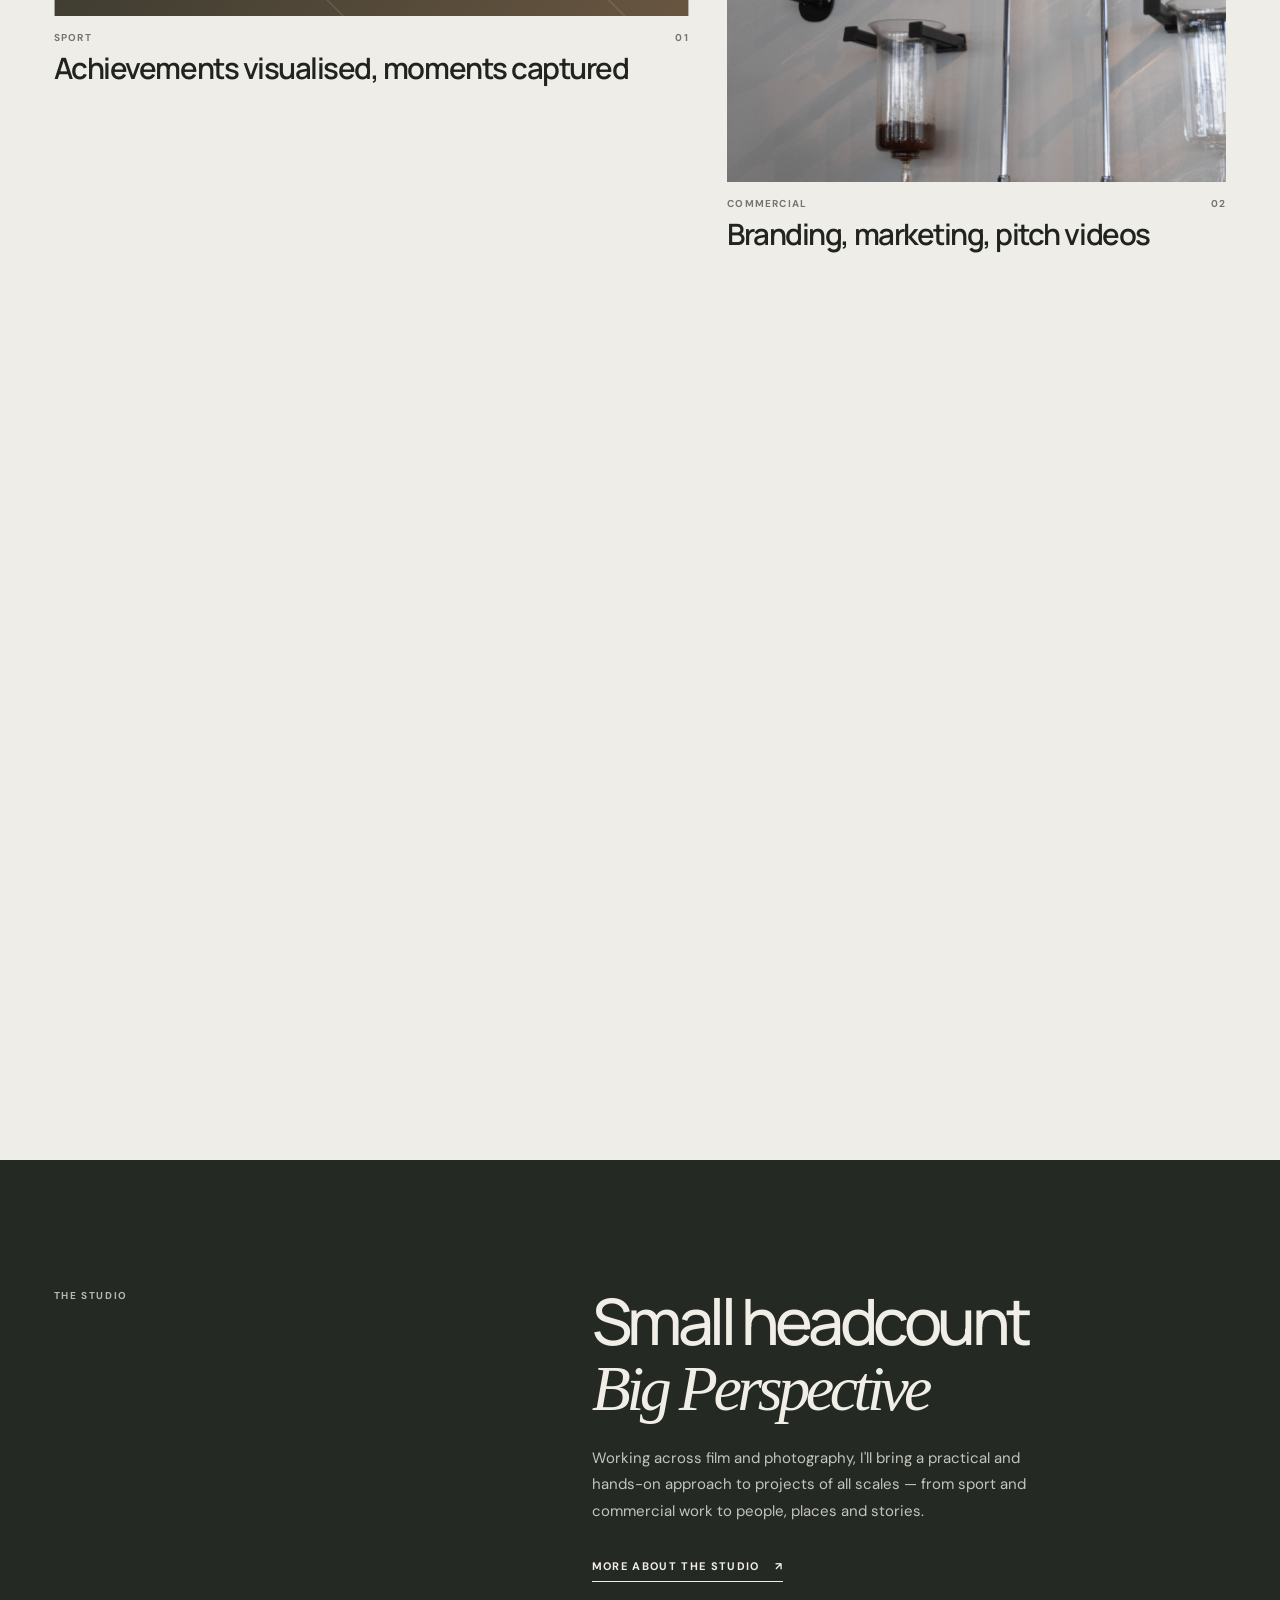
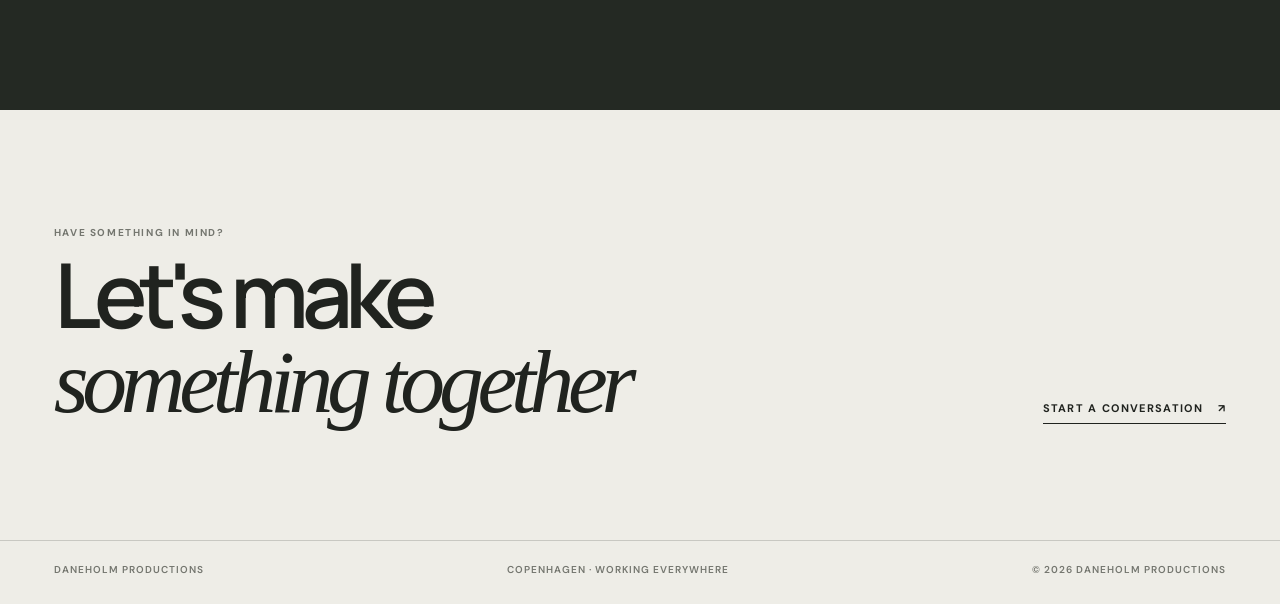
==== commit e7135123: "More visual simplifications" ====
--- a/docs/index.html
+++ b/docs/index.html
@@ -5,7 +5,7 @@
     <meta charset="utf-8">
     <meta name="viewport" content="width=device-width,initial-scale=1">
     <meta name="description"
-        content="An independent creative studio producing films and photography for brands, people and stories.">
+        content="An independent creative studio producing films and photography for brands and individuals.">
     <meta name="theme-color" content="#eeede7">
     <title>Daneholm Productions</title>
     <link rel="preconnect" href="https://fonts.googleapis.com">
@@ -37,7 +37,7 @@
                     <div class="hero-kicker"><span>Film & Photography</span><span>Copenhagen</span></div>
                     <h1><br><em></em></h1>
                     <div class="hero-bottom">
-                        <p class="hero-intro">A creative production studio with focus film and photography for brands
+                        <p class="hero-intro">A creative production studio with focus on film and photography for brands
                             and individuals.</p><a class="text-link" href="work/">Explore selected work
                             <span aria-hidden="true">↗</span></a>
                     </div>
@@ -54,7 +54,7 @@
                             <div class="project-image"><img src="assets/images/work-sport.svg"
                                     alt="Placeholder artwork for a sport film project"></div>
                             <div class="project-meta"><span>Sport</span><span>01</span></div>
-                            <h3 class="project-title">Achievements visualised, your story told</h3>
+                            <h3 class="project-title">Achievements visualised, moments captured</h3>
                         </a></article>
                     <article class="project-card reveal"><a href="work/">
                             <div class="project-image"><img src="assets/images/Interior juni-6.jpg"
@@ -82,19 +82,11 @@
                 </div>
                 <div>
                     <h2>Small headcount<br><em>Big Perspective</em></h2>
-                    <div class="services-row reveal">
-                        <div class="service"><strong>Film</strong><span>Brand films, campaign content, short-form and
-                                story-led films.</span></div>
-                        <div class="service"><strong>Photography</strong><span>Campaigns, sport, interior, and
-                                prints.</span></div>
-                        <div class="service"><strong>Creative production</strong><span>Concept development, visual
-                                direction
-                                and production from idea to delivery.</span></div>
-                        <p class="studio-copy">Working across film and photography, I'll bring a practical and hands-on
-                            approach to projects of all scales — from sport and commercial work to people, places and
-                            stories.</p><a class="text-link" href="studio/">More about the studio <span
-                                aria-hidden="true">↗</span></a>
-                    </div>
+                    <p class="studio-copy">Working across film and photography, I'll bring a practical and hands-on
+                        approach to projects of all scales — from sport and commercial work to people, places and
+                        stories.</p><a class="text-link" href="studio/">More about the studio <span
+                            aria-hidden="true">↗</span></a>
+                </div>
             </section>
             <section class="cta">
                 <div>
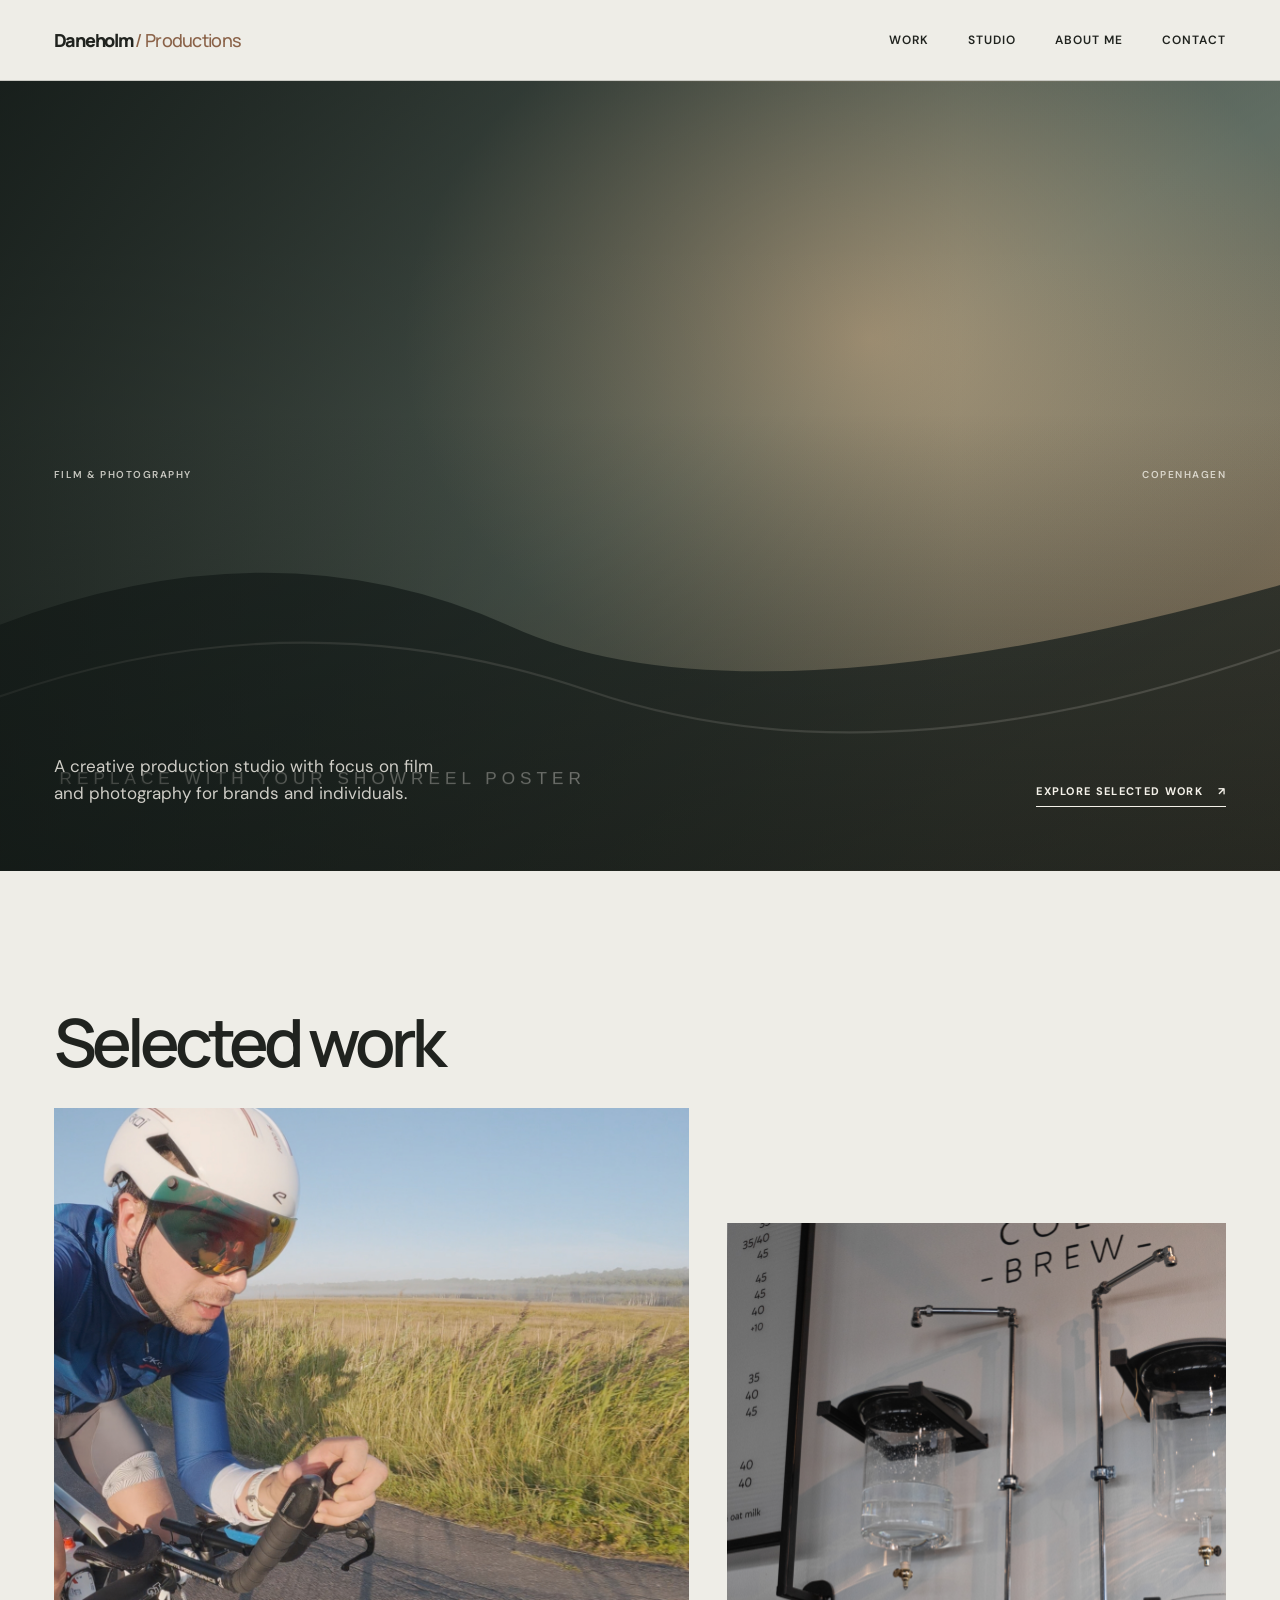
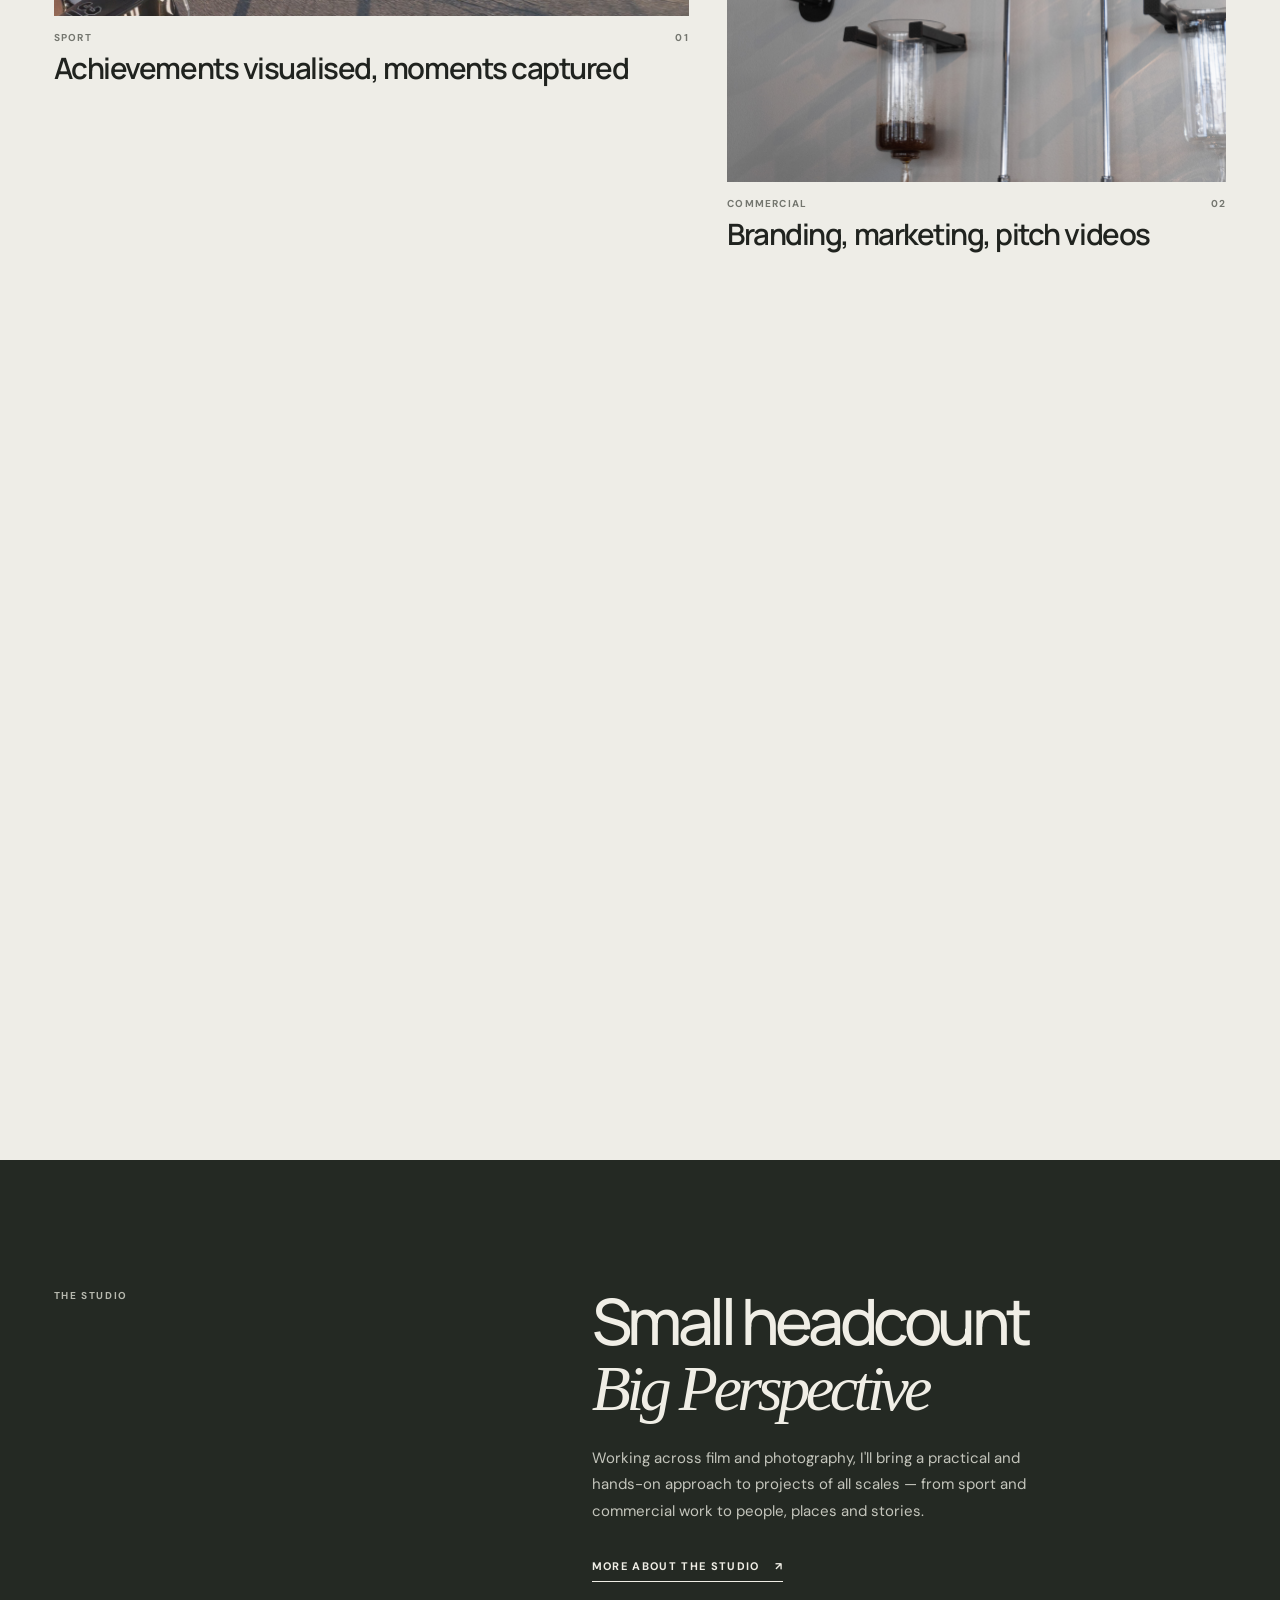
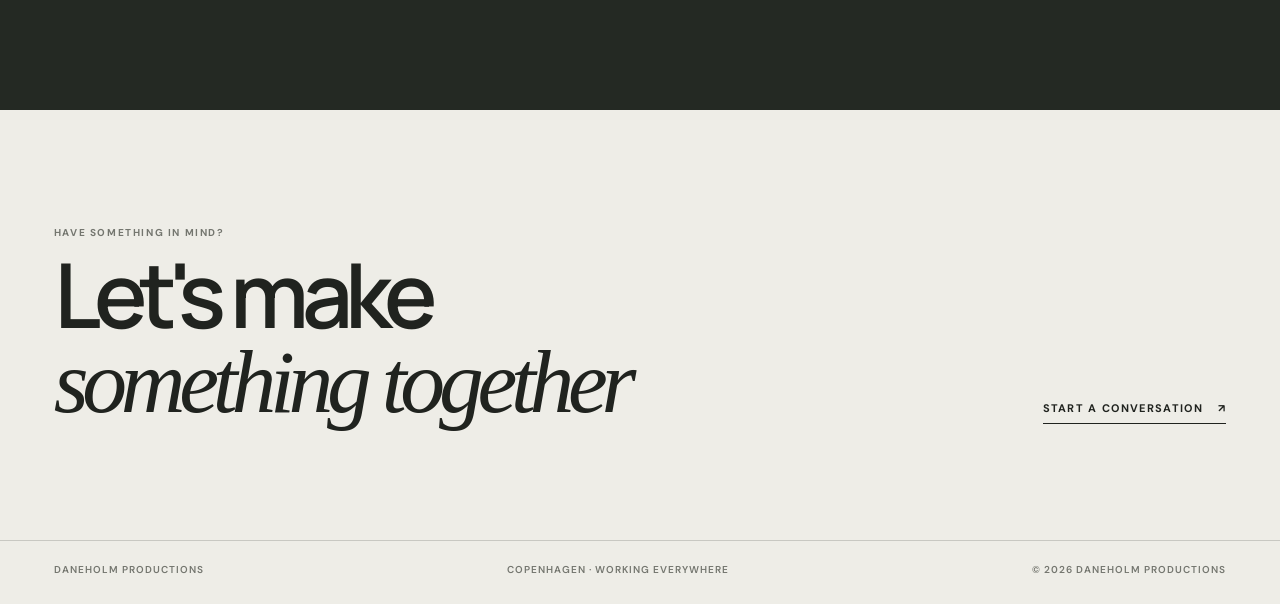
==== commit 35e7def3: "Media added" ====
--- a/docs/index.html
+++ b/docs/index.html
@@ -51,7 +51,7 @@
                 </div>
                 <div class="project-grid">
                     <article class="project-card reveal"><a href="work/">
-                            <div class="project-image"><img src="assets/images/work-sport.svg"
+                            <div class="project-image"><img src="assets/images/SportsStill2.jpg"
                                     alt="Placeholder artwork for a sport film project"></div>
                             <div class="project-meta"><span>Sport</span><span>01</span></div>
                             <h3 class="project-title">Achievements visualised, moments captured</h3>
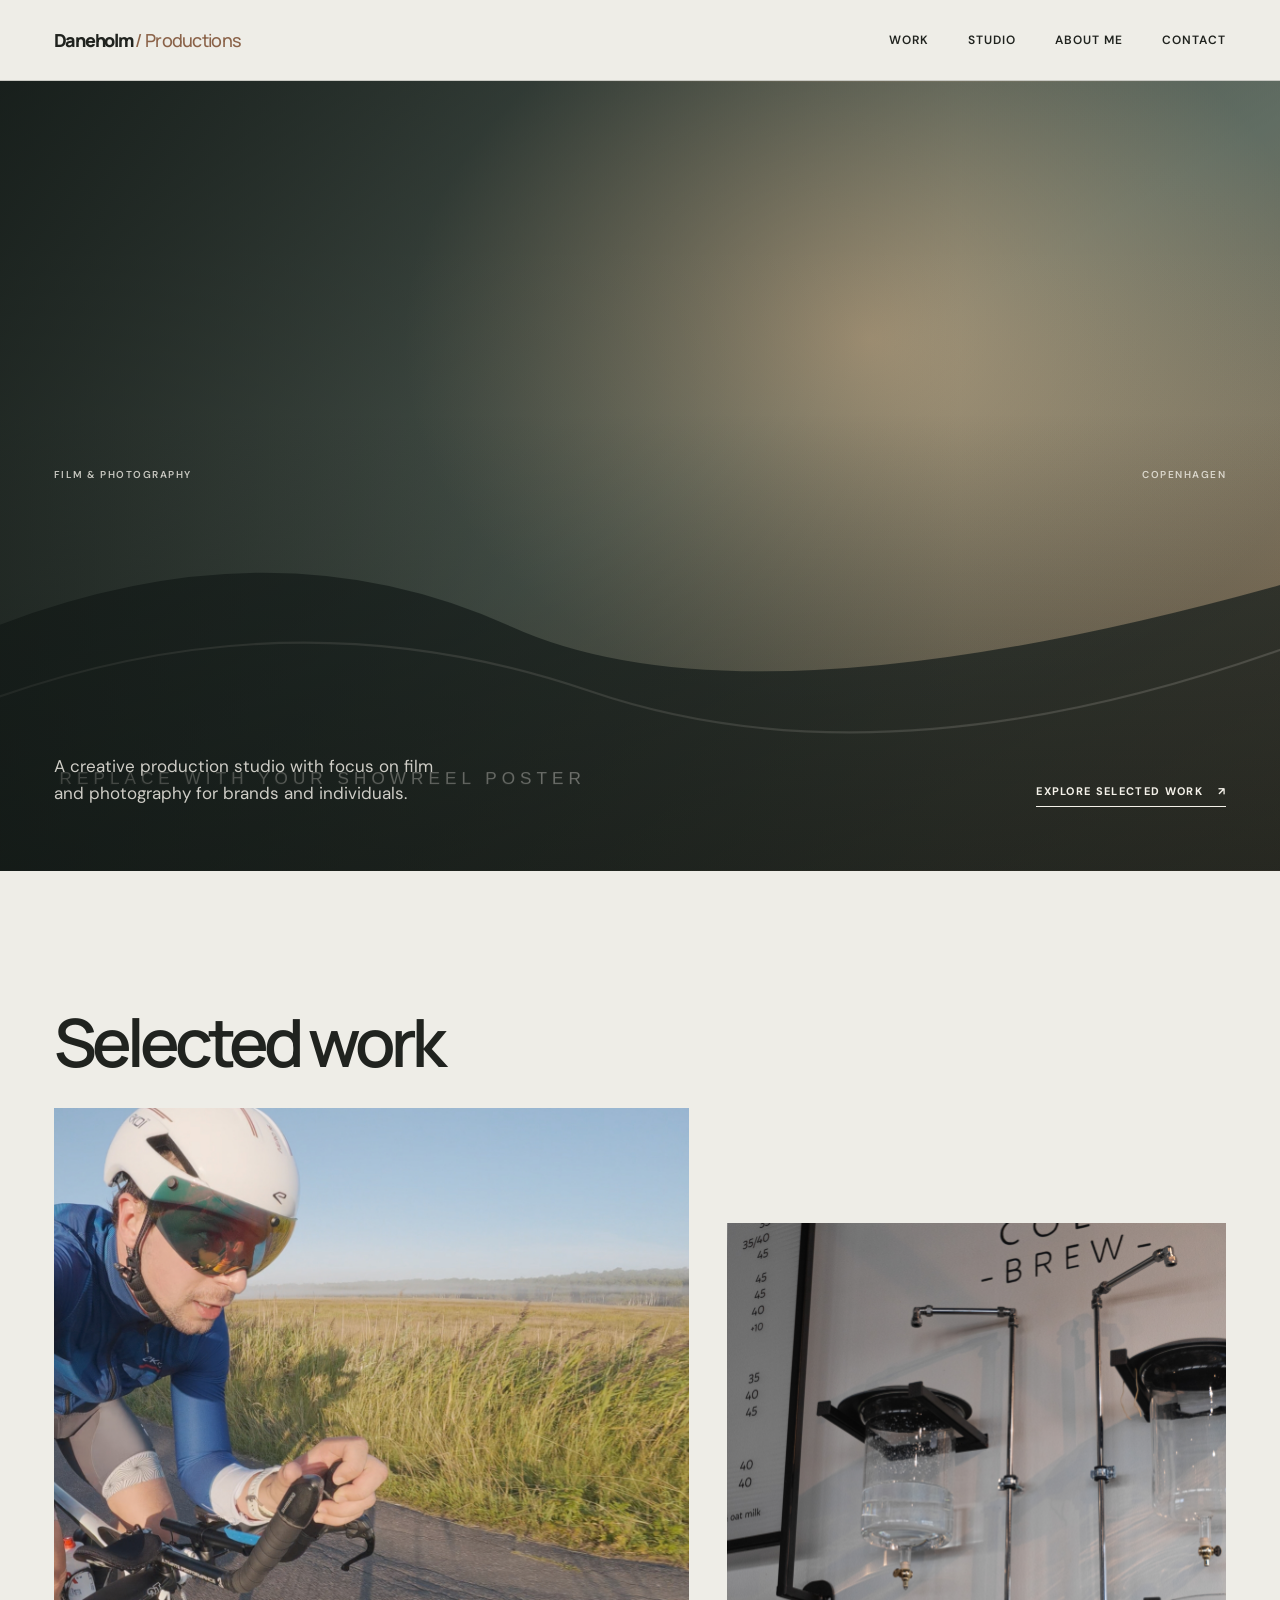
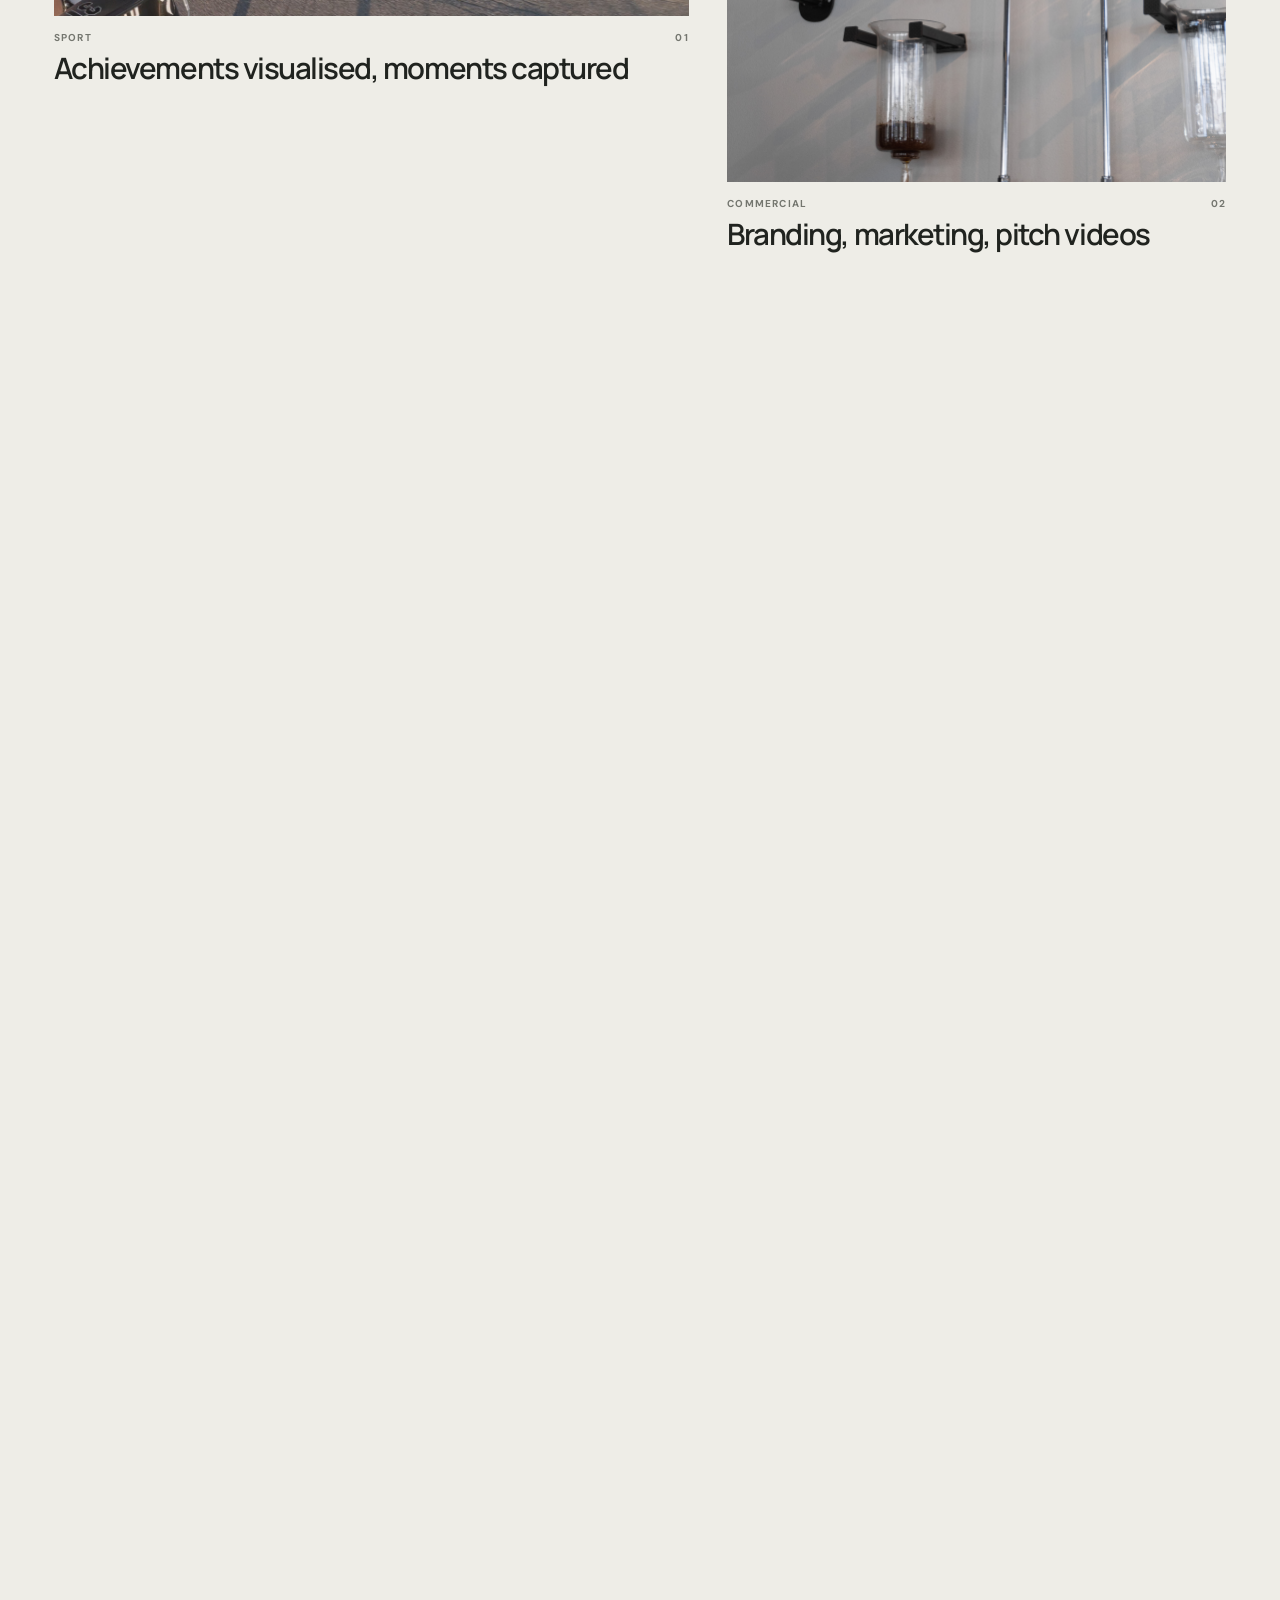
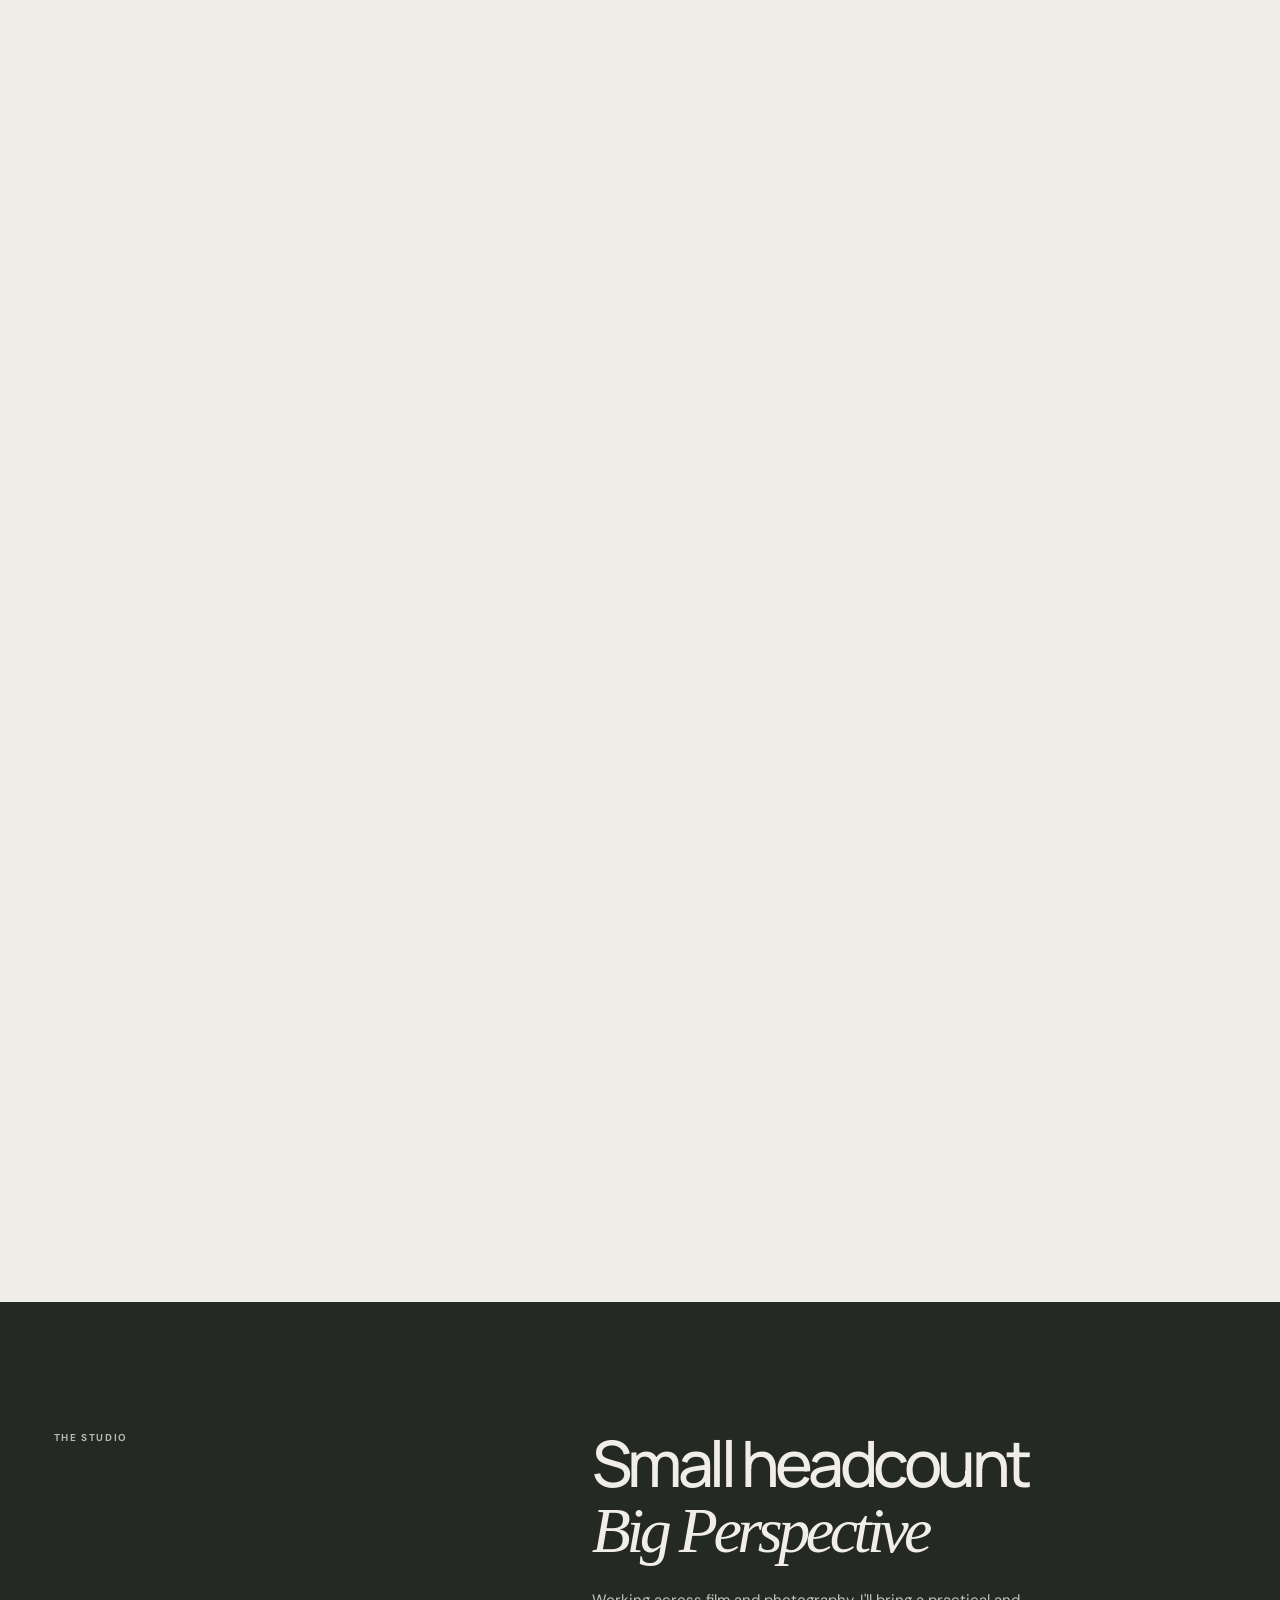
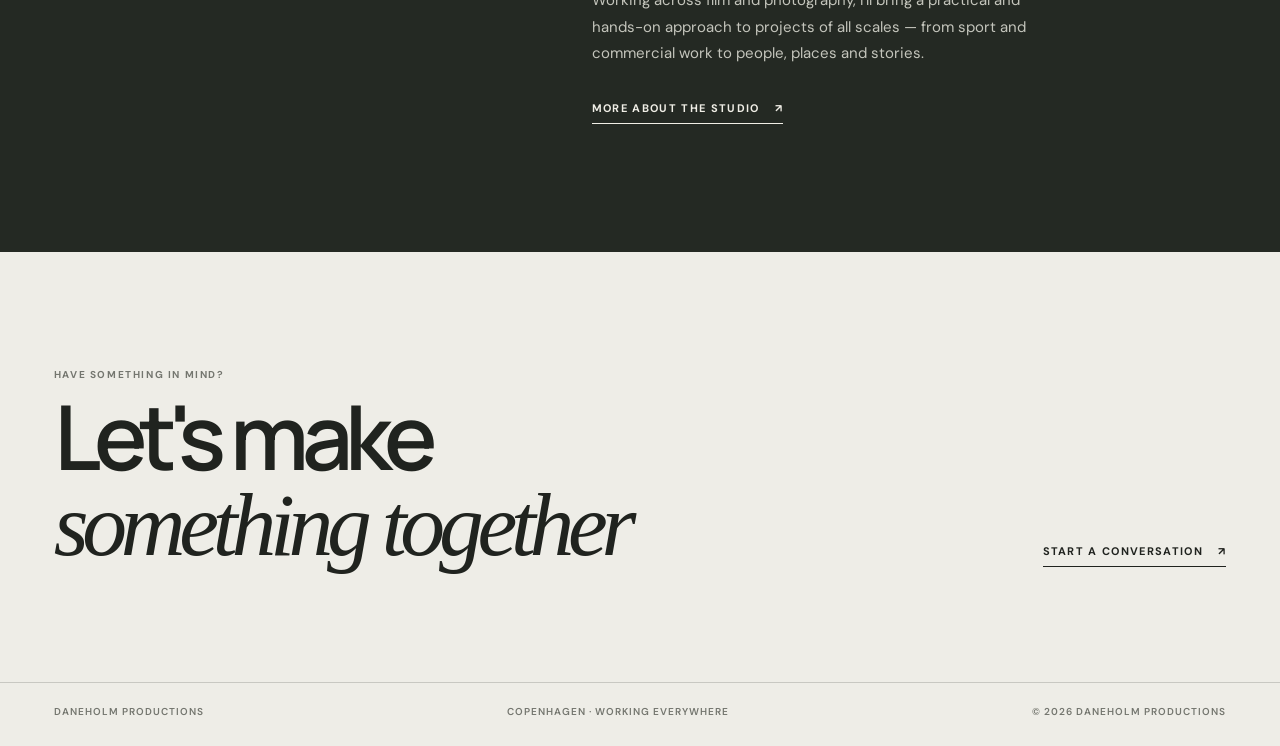
==== commit 81d0f9c9: "Styling update" ====
--- a/docs/index.html
+++ b/docs/index.html
@@ -75,8 +75,74 @@
                             <h3 class="project-title">Your stories told</h3>
                         </a></article>
                 </div>
+
+                <section class="section category-section">
+                    <div class="section-head reveal">
+                        <div>
+                            <p class="eyebrow">Explore</p>
+                            <h2>Browse the work</h2>
+                        </div>
+                    </div>
+
+                    <div class="project-grid category-grid">
+
+                        <!-- FILMS -->
+                        <article class="project-card reveal">
+                            <a href="work/films/">
+                                <div class="project-image">
+                                    <img src="assets/images/categories/films.jpg" alt="Film production">
+                                </div>
+
+                                <div class="project-meta">
+                                    <span>01 / Moving image</span>
+                                    <span>↗</span>
+                                </div>
+
+                                <h3 class="project-title">Films</h3>
+                                <p>Sport, commercial and documentary films.</p>
+                            </a>
+                        </article>
+
+                        <!-- PHOTOGRAPHY -->
+                        <article class="project-card reveal">
+                            <a href="photography/">
+                                <div class="project-image">
+                                    <img src="assets/images/categories/photography.jpg" alt="Photography collection">
+                                </div>
+
+                                <div class="project-meta">
+                                    <span>02 / Still image</span>
+                                    <span>↗</span>
+                                </div>
+
+                                <h3 class="project-title">Photography</h3>
+                                <p>Commissioned work and personal projects.</p>
+                            </a>
+                        </article>
+
+                        <!-- PRINTS -->
+                        <article class="project-card reveal">
+                            <a href="prints/">
+                                <div class="project-image">
+                                    <img src="assets/images/categories/prints.jpg" alt="Fine art photographic prints">
+                                </div>
+
+                                <div class="project-meta">
+                                    <span>03 / Collections</span>
+                                    <span>↗</span>
+                                </div>
+
+                                <h3 class="project-title">Prints</h3>
+                                <p>Photographs selected for your walls.</p>
+                            </a>
+                        </article>
+
+                    </div>
+                </section>
+
             </section>
             <section class="section studio-band">
+
                 <div>
                     <p class="eyebrow">The Studio</p>
                 </div>
--- a/docs/assets/css/styles.css
+++ b/docs/assets/css/styles.css
@@ -13,3 +13,26 @@
 .reveal{opacity:0;transform:translateY(18px);transition:opacity .7s ease,transform .7s cubic-bezier(.2,.7,.2,1)}.reveal.is-visible{opacity:1;transform:none}
 @media(max-width:760px){.site-header{padding-top:20px;padding-bottom:20px}.menu-toggle{display:block}.nav{position:absolute;top:calc(100% + 1px);left:0;right:0;display:none;flex-direction:column;align-items:stretch;gap:0;padding:10px var(--page-pad) 20px;background:var(--paper);border-bottom:1px solid var(--line)}.nav.is-open{display:flex}.nav a{padding:14px 0}.hero{min-height:min(760px,90svh)}.hero-kicker{margin-bottom:75px;flex-direction:column;gap:8px}.hero h1{font-size:clamp(54px,14vw,90px)}.hero-bottom,.section-head,.cta{align-items:start;flex-direction:column}.project-grid{grid-template-columns:1fr;gap:34px}.project-card:nth-child(even){margin-top:0}.project-card:nth-child(even) .project-image{aspect-ratio:1.25/1}.studio-band,.studio-layout,.contact-panel{grid-template-columns:1fr;gap:35px}.services-row{grid-template-columns:1fr;gap:22px}.service{padding-top:18px}.site-footer{flex-direction:column;gap:10px}}
 @media(prefers-reduced-motion:reduce){html{scroll-behavior:auto}*,*:before,*:after{transition-duration:.01ms!important;animation-duration:.01ms!important;animation-iteration-count:1!important}.reveal{opacity:1;transform:none}}
+.work-category {
+    scroll-margin-top: 100px;
+}
+
+.category-navigation {
+    padding-top: 2rem;
+    padding-bottom: 4rem;
+}
+
+.work-category .section-head {
+    margin-bottom: 2rem;
+}
+
+.work-category .project-grid {
+    align-items: start;
+}
+
+.work-category .project-card img {
+    display: block;
+    width: 100%;
+    height: 100%;
+    object-fit: cover;
+}
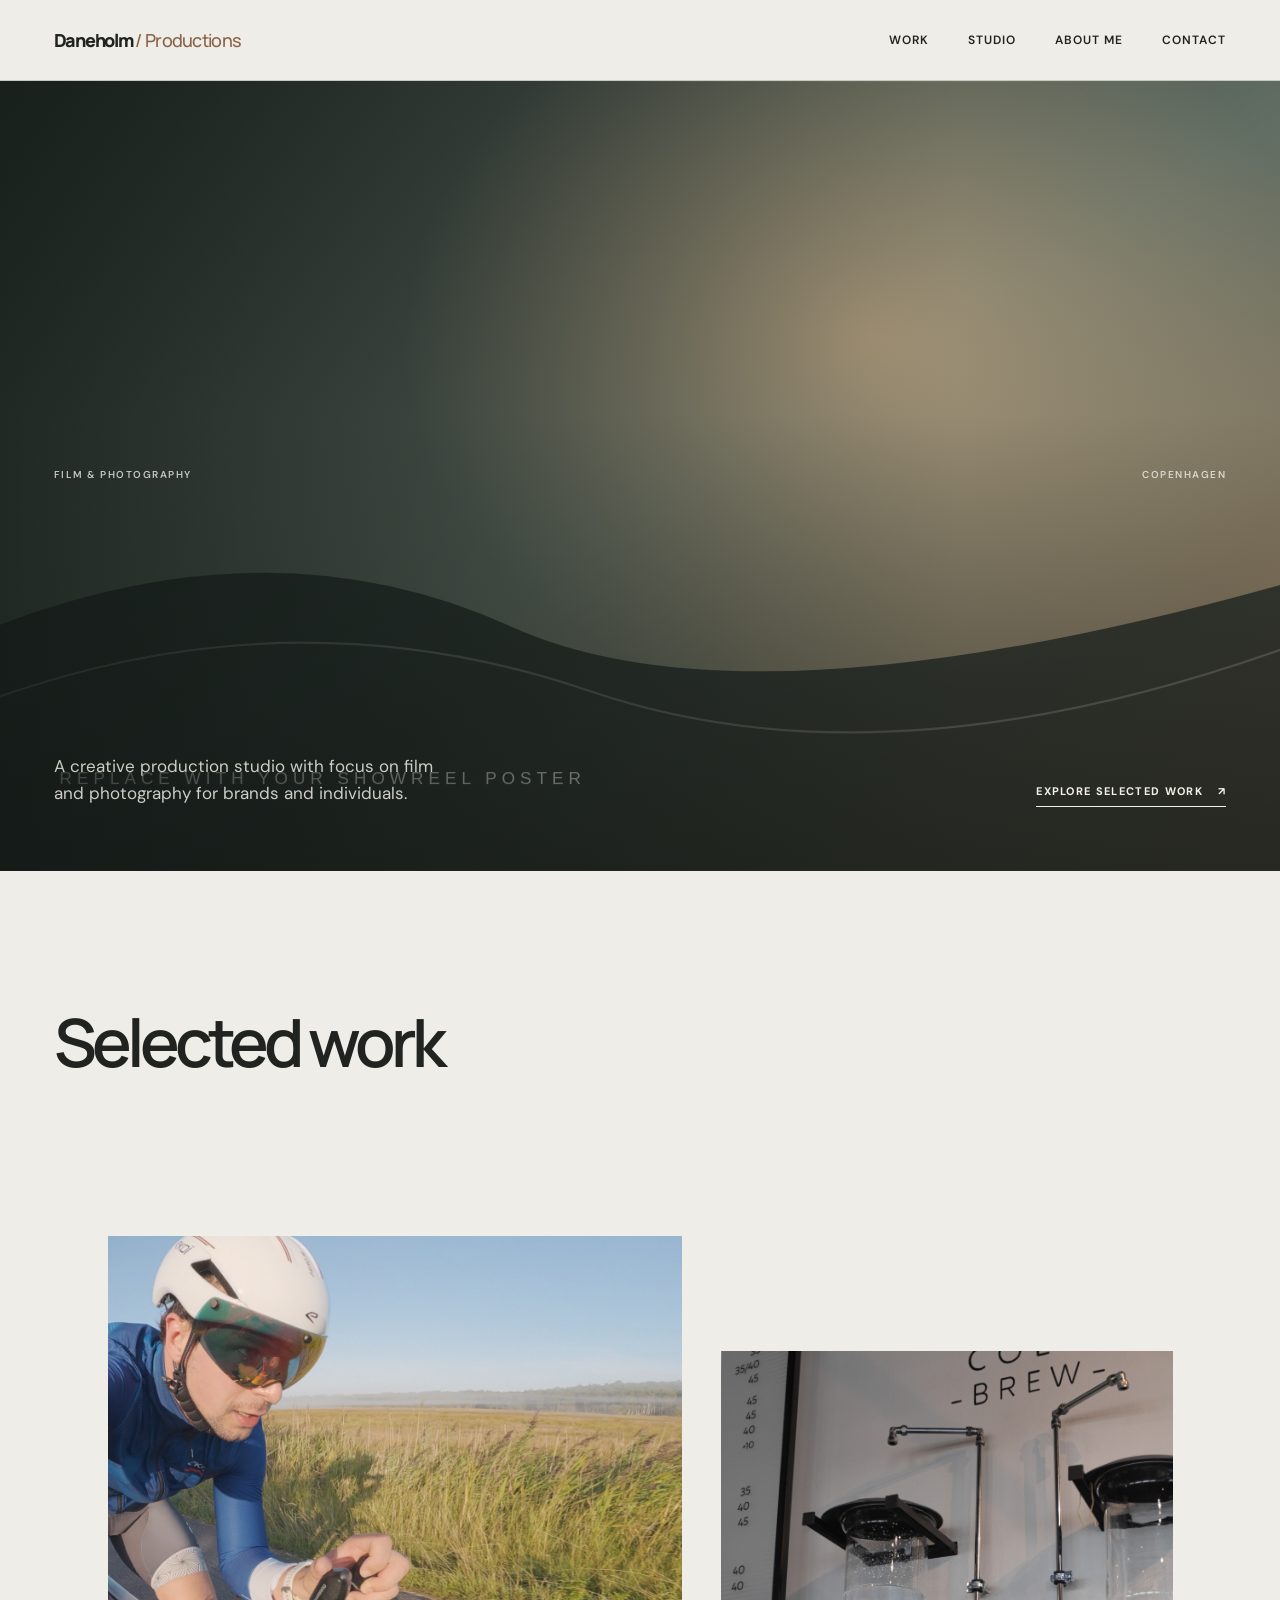
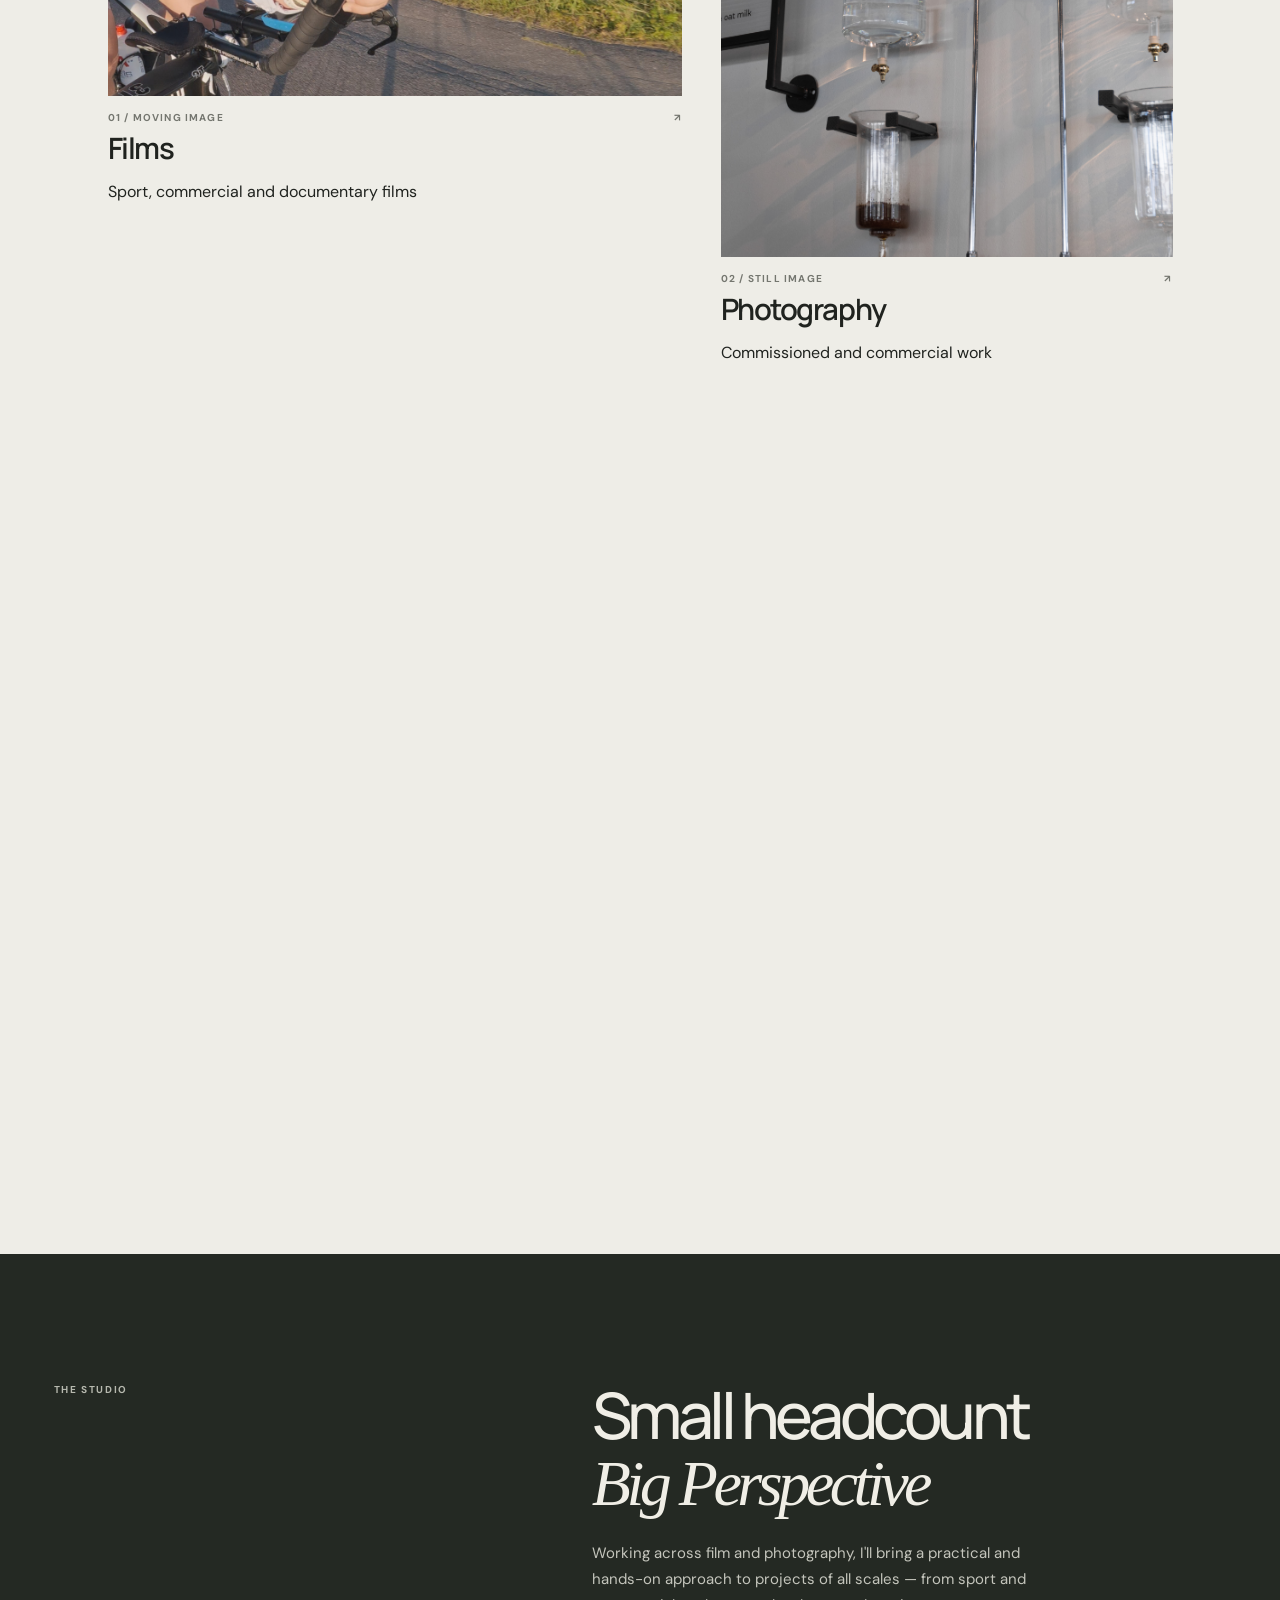
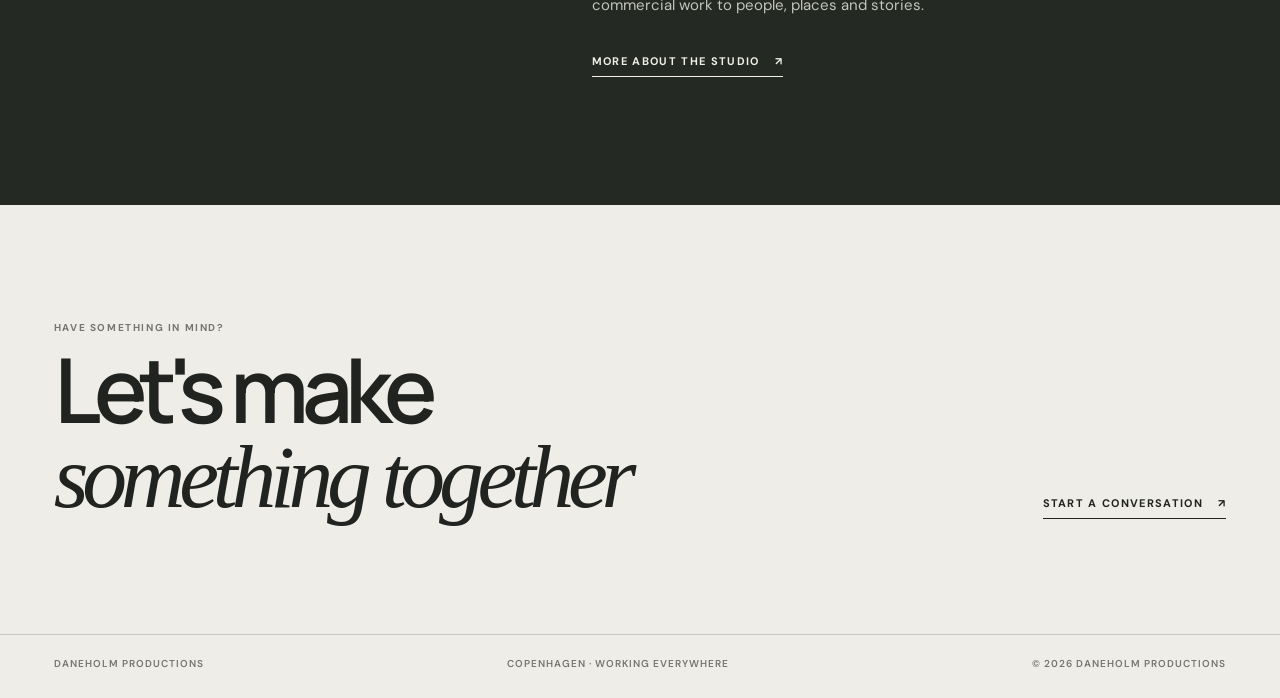
==== commit db90e043: "Design rework" ====
--- a/docs/index.html
+++ b/docs/index.html
@@ -49,7 +49,7 @@
                         <h2>Selected work</h2>
                     </div>
                 </div>
-                <div class="project-grid">
+                <!--  <div class="project-grid staggered-grid">
                     <article class="project-card reveal"><a href="work/">
                             <div class="project-image"><img src="assets/images/SportsStill2.jpg"
                                     alt="Placeholder artwork for a sport film project"></div>
@@ -74,23 +74,16 @@
                             <div class="project-meta"><span>Film</span><span>04</span></div>
                             <h3 class="project-title">Your stories told</h3>
                         </a></article>
-                </div>
+                </div> -->
 
                 <section class="section category-section">
-                    <div class="section-head reveal">
-                        <div>
-                            <p class="eyebrow">Explore</p>
-                            <h2>Browse the work</h2>
-                        </div>
-                    </div>
-
                     <div class="project-grid category-grid">
 
                         <!-- FILMS -->
                         <article class="project-card reveal">
-                            <a href="work/films/">
+                            <a href="work/#films">
                                 <div class="project-image">
-                                    <img src="assets/images/categories/films.jpg" alt="Film production">
+                                    <img src="assets/images/SportsStill2.jpg" alt="Film production">
                                 </div>
 
                                 <div class="project-meta">
@@ -99,15 +92,15 @@
                                 </div>
 
                                 <h3 class="project-title">Films</h3>
-                                <p>Sport, commercial and documentary films.</p>
+                                <p>Sport, commercial and documentary films</p>
                             </a>
                         </article>
 
                         <!-- PHOTOGRAPHY -->
                         <article class="project-card reveal">
-                            <a href="photography/">
+                            <a href="work/#photography">
                                 <div class="project-image">
-                                    <img src="assets/images/categories/photography.jpg" alt="Photography collection">
+                                    <img src="assets/images/Interior juni-6.jpg" alt="Photography collection">
                                 </div>
 
                                 <div class="project-meta">
@@ -116,15 +109,16 @@
                                 </div>
 
                                 <h3 class="project-title">Photography</h3>
-                                <p>Commissioned work and personal projects.</p>
+                                <p>Commissioned and commercial work</p>
                             </a>
                         </article>
 
                         <!-- PRINTS -->
                         <article class="project-card reveal">
-                            <a href="prints/">
+                            <a href="work/#prints">
                                 <div class="project-image">
-                                    <img src="assets/images/categories/prints.jpg" alt="Fine art photographic prints">
+                                    <img src="assets/images/Marmorkirken print.jpg" width="100%"
+                                        alt="Fine art photographic prints">
                                 </div>
 
                                 <div class="project-meta">
@@ -133,7 +127,7 @@
                                 </div>
 
                                 <h3 class="project-title">Prints</h3>
-                                <p>Photographs selected for your walls.</p>
+                                <p>Photographs selected for your walls</p>
                             </a>
                         </article>
 
